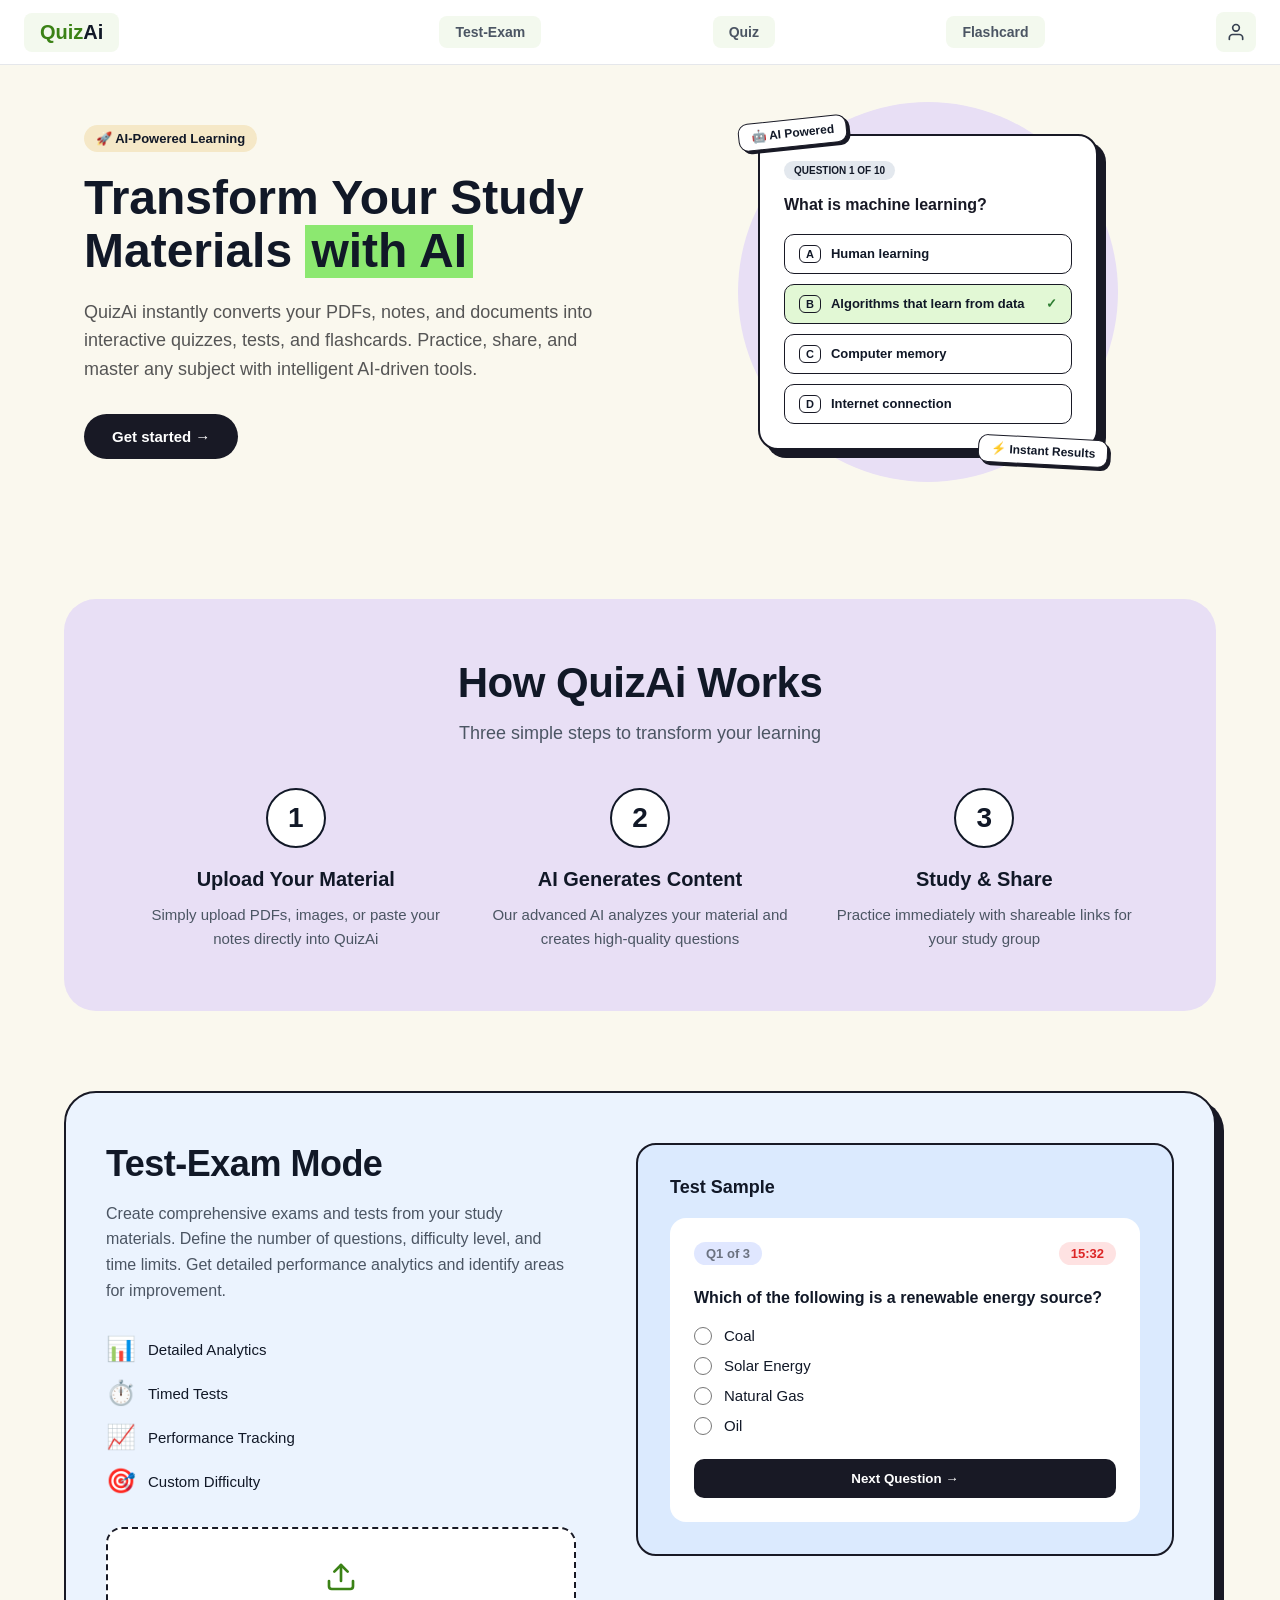
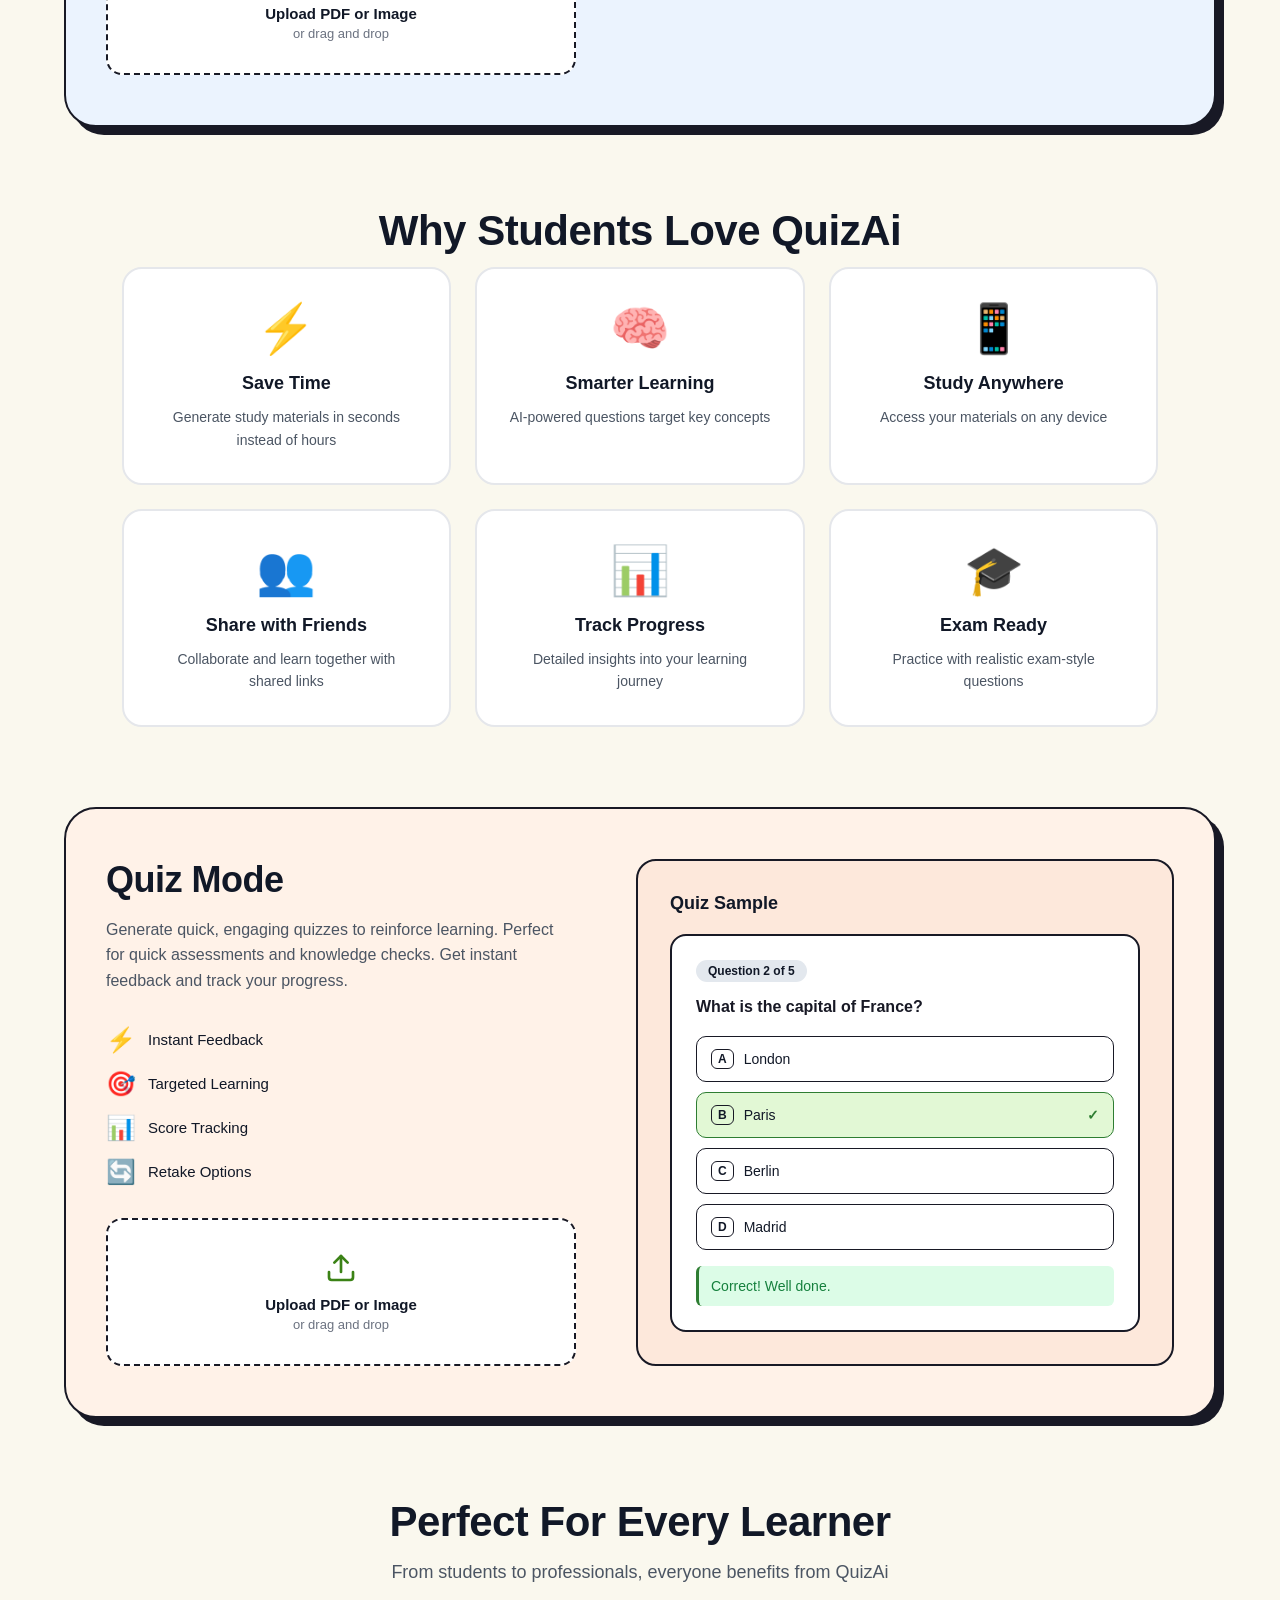
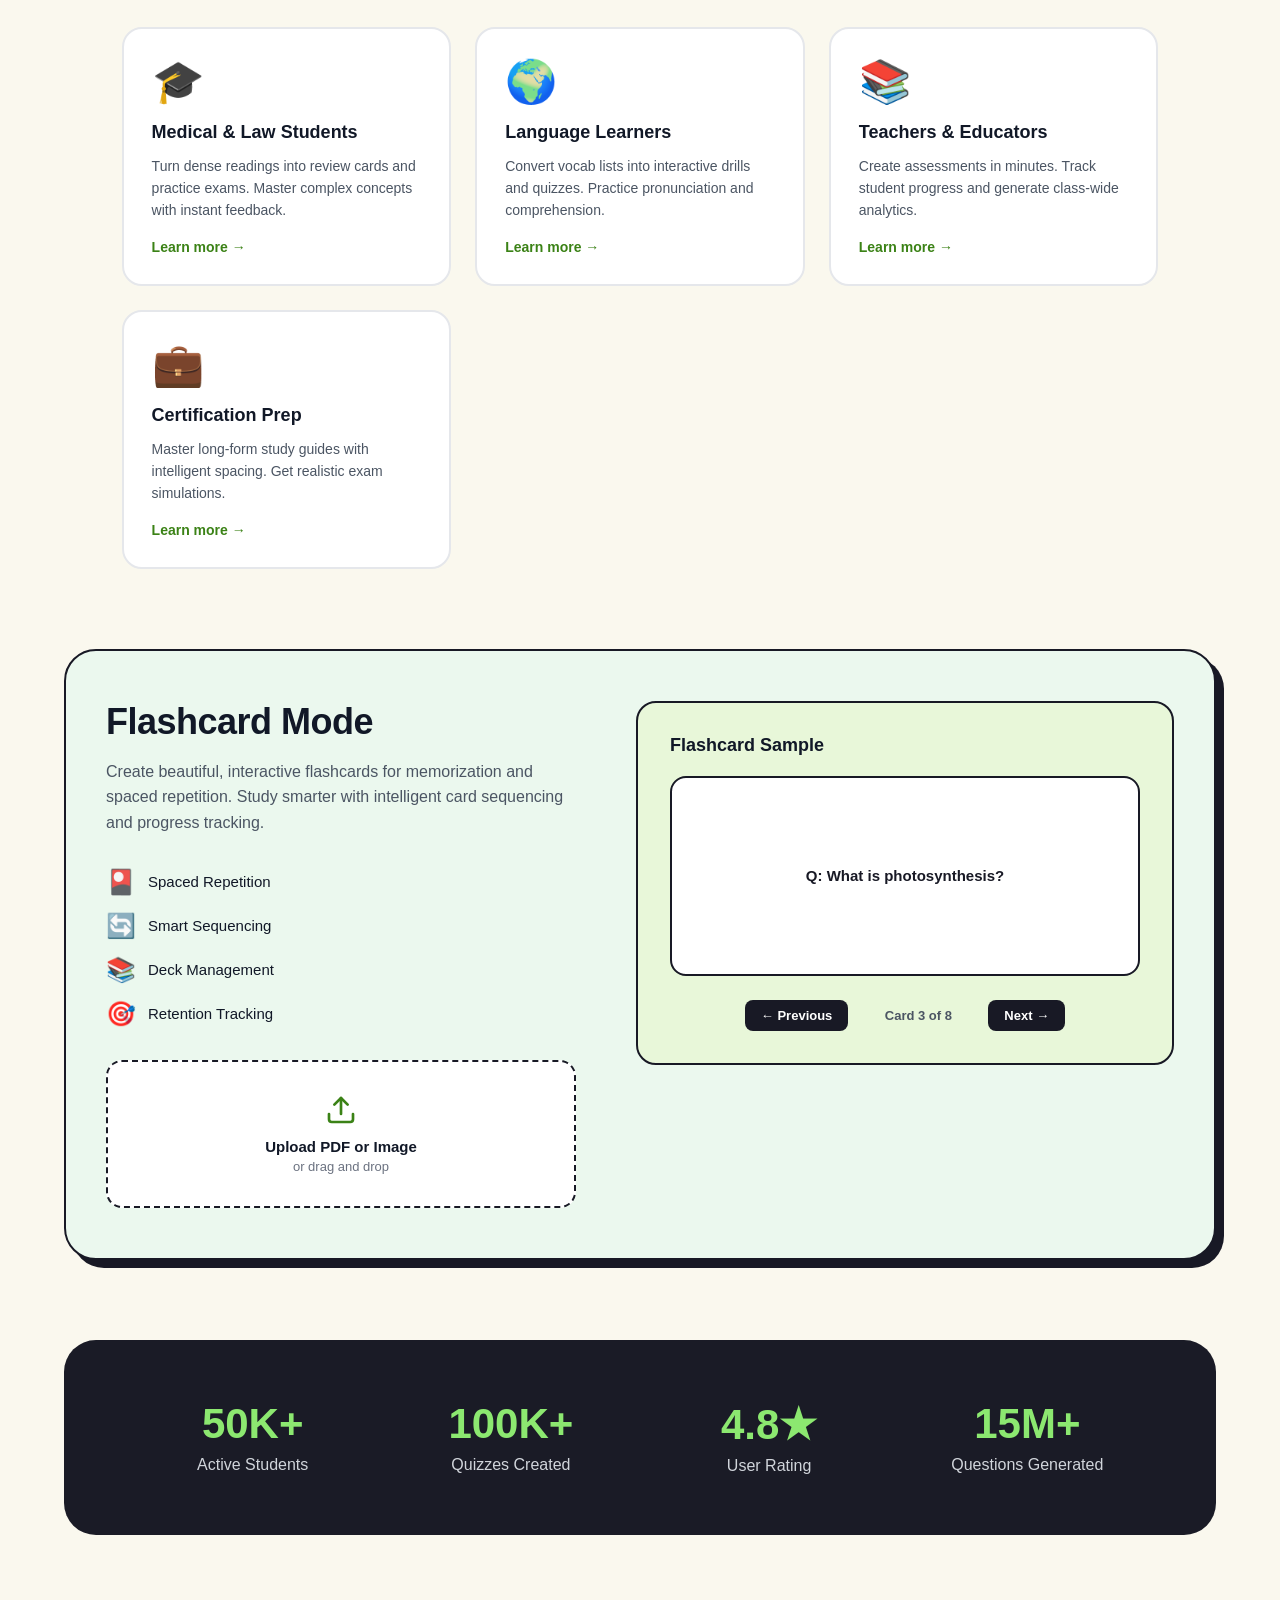
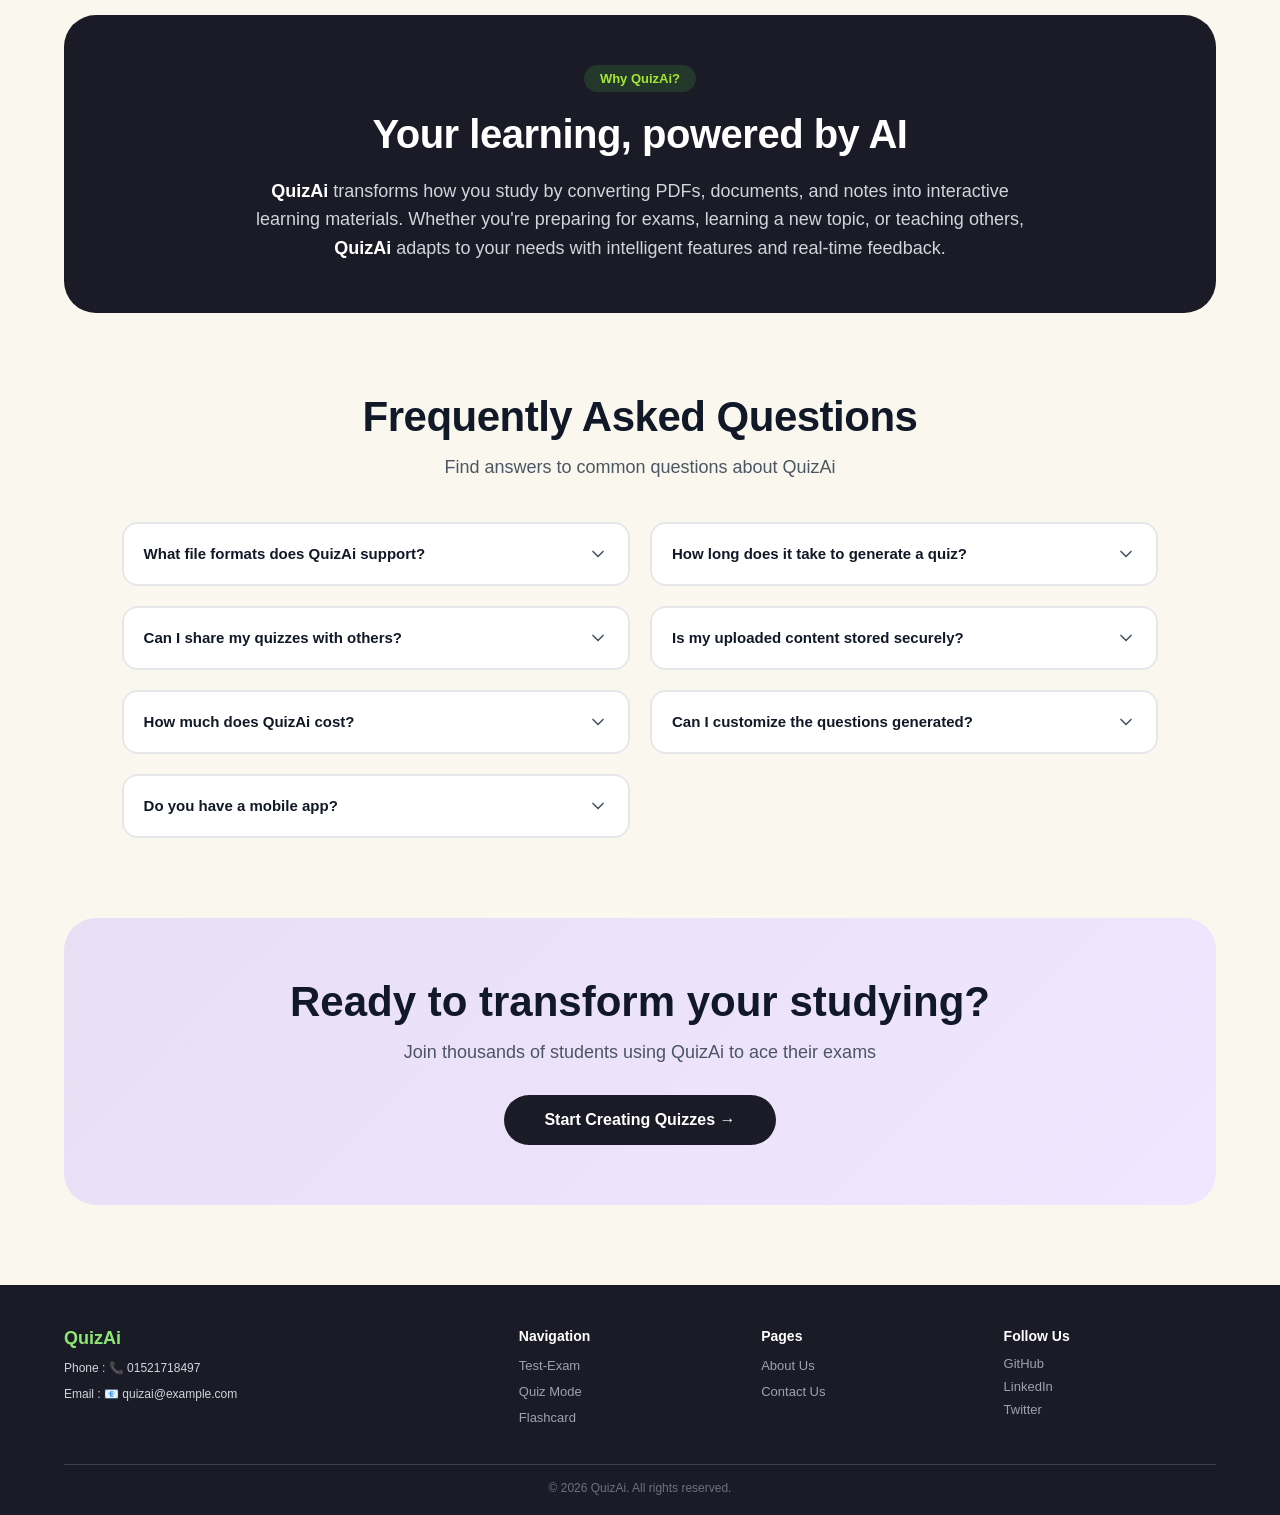
==== index.html @ f53349d1 "Initial project setup" ====
<!DOCTYPE html>
<html lang="en">
<head>
  <meta charset="UTF-8">
  <meta name="viewport" content="width=device-width, initial-scale=1.0">
  <title>QuizAi - AI-Powered Quiz & Study Tool</title>
  <link rel="stylesheet" href="style.css">
</head>
<body>

  <!-- Header -->
  <header class="navbar">
    <div class="logo-container">
      <a href="#" class="logo">
        <span class="logo-green">Quiz</span>
        <span class="logo-text">Ai</span>
      </a>
    </div>

    <nav class="nav-links">
      <a href="#test-exam" class="nav-btn">Test-Exam</a>
      <a href="#quiz" class="nav-btn">Quiz</a>
      <a href="#flashcard" class="nav-btn">Flashcard</a>
    </nav>

    <div class="auth-section">
      <button class="profile-btn" onclick="toggleProfileMenu()">
        <svg class="profile-icon" xmlns="http://www.w3.org/2000/svg" viewBox="0 0 24 24" fill="none" stroke="currentColor" stroke-width="2" stroke-linecap="round" stroke-linejoin="round">
          <path d="M20 21v-2a4 4 0 0 0-4-4H8a4 4 0 0 0-4 4v2"></path>
          <circle cx="12" cy="7" r="4"></circle>
        </svg>
      </button>
      
      <!-- Profile Dropdown Menu -->
      <div class="profile-menu" id="profileMenu">
        <div class="profile-header">
          <div class="profile-avatar">JD</div>
          <div class="profile-info">
            <p class="profile-name">John Doe</p>
            <p class="profile-email">john@example.com</p>
          </div>
        </div>
        <hr class="menu-divider">
        <a href="#" class="menu-item">My Quizzes</a>
        <a href="#" class="menu-item">My Tests</a>
        <a href="#" class="menu-item">Settings</a>
        <a href="#" class="menu-item">About</a>
        <hr class="menu-divider">
        <a href="#" class="menu-item logout">Logout</a>
      </div>
    </div>
  </header>

  <!-- Hero Section -->
  <div class="hero-section">
    <div class="hero-content">
      <div class="badge">🚀 AI-Powered Learning</div>
      <h1 class="hero-title">
        Transform Your Study Materials <span class="highlight">with AI</span>
      </h1>
      <p class="hero-description">
        QuizAi instantly converts your PDFs, notes, and documents into interactive quizzes, tests, and flashcards. Practice, share, and master any subject with intelligent AI-driven tools.
      </p>
      <a href="#test-exam" class="cta-button">Get started →</a>
    </div>

    <div class="hero-image-container">
      <div class="circle-bg"></div>
      <div class="card-stack">
        <div class="floating-badge badge-top">🤖 AI Powered</div>
        <div class="quiz-card">
          <span class="question-number">QUESTION 1 OF 10</span>
          <h3 class="question-text">What is machine learning?</h3>
          <div class="options">
            <div class="option"><span class="opt-label">A</span> Human learning</div>
            <div class="option selected"><span class="opt-label">B</span> Algorithms that learn from data <span class="check">✓</span></div>
            <div class="option"><span class="opt-label">C</span> Computer memory</div>
            <div class="option"><span class="opt-label">D</span> Internet connection</div>
          </div>
        </div>
        <div class="floating-badge badge-bottom">⚡ Instant Results</div>
      </div>
    </div>
  </div>

  <!-- How It Works Section -->
  <section class="how-it-works">
    <div class="section-container">
      <h2 class="section-title">How QuizAi Works</h2>
      <p class="section-subtitle">Three simple steps to transform your learning</p>
      
      <div class="steps-grid">
        <div class="step-card">
          <div class="step-number">1</div>
          <h3>Upload Your Material</h3>
          <p>Simply upload PDFs, images, or paste your notes directly into QuizAi</p>
        </div>
        <div class="step-card">
          <div class="step-number">2</div>
          <h3>AI Generates Content</h3>
          <p>Our advanced AI analyzes your material and creates high-quality questions</p>
        </div>
        <div class="step-card">
          <div class="step-number">3</div>
          <h3>Study & Share</h3>
          <p>Practice immediately with shareable links for your study group</p>
        </div>
      </div>
    </div>
  </section>

  <!-- Test-Exam Section (Box Colored: Soft Blue) -->
  <section id="test-exam" class="feature-section box-section blue-box">
    <div class="feature-container">
      <div class="feature-content">
        <h2 class="feature-title">Test-Exam Mode</h2>
        <p class="feature-description">
          Create comprehensive exams and tests from your study materials. Define the number of questions, difficulty level, and time limits. Get detailed performance analytics and identify areas for improvement.
        </p>
        <div class="feature-features">
          <div class="feature-item">
            <span class="feature-icon">📊</span>
            <span>Detailed Analytics</span>
          </div>
          <div class="feature-item">
            <span class="feature-icon">⏱️</span>
            <span>Timed Tests</span>
          </div>
          <div class="feature-item">
            <span class="feature-icon">📈</span>
            <span>Performance Tracking</span>
          </div>
          <div class="feature-item">
            <span class="feature-icon">🎯</span>
            <span>Custom Difficulty</span>
          </div>
        </div>
        <div class="upload-section">
          <label class="upload-box" for="test-upload">
            <svg xmlns="http://www.w3.org/2000/svg" width="32" height="32" viewBox="0 0 24 24" fill="none" stroke="currentColor" stroke-width="2" stroke-linecap="round" stroke-linejoin="round">
              <path d="M21 15v4a2 2 0 0 1-2 2H5a2 2 0 0 1-2-2v-4"></path>
              <polyline points="17 8 12 3 7 8"></polyline>
              <line x1="12" y1="3" x2="12" y2="15"></line>
            </svg>
            <p>Upload PDF or Image</p>
            <span class="upload-hint">or drag and drop</span>
          </label>
          <input type="file" id="test-upload" accept=".pdf,.jpg,.jpeg,.png" hidden>
        </div>
      </div>

      <div class="demo-section test-demo">
        <h3 class="demo-title">Test Sample</h3>
        <div class="test-card">
          <div class="test-header">
            <span class="test-progress">Q1 of 3</span>
            <span class="test-timer">15:32</span>
          </div>
          <h4 class="test-question">Which of the following is a renewable energy source?</h4>
          <div class="test-options">
            <div class="test-option">
              <input type="radio" name="test-q1" id="test-a1">
              <label for="test-a1">Coal</label>
            </div>
            <div class="test-option">
              <input type="radio" name="test-q1" id="test-a2">
              <label for="test-a2">Solar Energy</label>
            </div>
            <div class="test-option">
              <input type="radio" name="test-q1" id="test-a3">
              <label for="test-a3">Natural Gas</label>
            </div>
            <div class="test-option">
              <input type="radio" name="test-q1" id="test-a4">
              <label for="test-a4">Oil</label>
            </div>
          </div>
          <button class="next-btn">Next Question →</button>
        </div>
      </div>
    </div>
  </section>

  <!-- Benefits Section -->
  <section class="benefits-section">
    <div class="section-container">
      <h2 class="section-title">Why Students Love QuizAi</h2>
      <div class="benefits-grid">
        <div class="benefit-card">
          <div class="benefit-icon">⚡</div>
          <h3>Save Time</h3>
          <p>Generate study materials in seconds instead of hours</p>
        </div>
        <div class="benefit-card">
          <div class="benefit-icon">🧠</div>
          <h3>Smarter Learning</h3>
          <p>AI-powered questions target key concepts</p>
        </div>
        <div class="benefit-card">
          <div class="benefit-icon">📱</div>
          <h3>Study Anywhere</h3>
          <p>Access your materials on any device</p>
        </div>
        <div class="benefit-card">
          <div class="benefit-icon">👥</div>
          <h3>Share with Friends</h3>
          <p>Collaborate and learn together with shared links</p>
        </div>
        <div class="benefit-card">
          <div class="benefit-icon">📊</div>
          <h3>Track Progress</h3>
          <p>Detailed insights into your learning journey</p>
        </div>
        <div class="benefit-card">
          <div class="benefit-icon">🎓</div>
          <h3>Exam Ready</h3>
          <p>Practice with realistic exam-style questions</p>
        </div>
      </div>
    </div>
  </section>

  <!-- Quiz Section (Box Colored: Warm Peach) -->
  <section id="quiz" class="feature-section box-section peach-box">
    <div class="feature-container">
      <div class="feature-content">
        <h2 class="feature-title">Quiz Mode</h2>
        <p class="feature-description">
          Generate quick, engaging quizzes to reinforce learning. Perfect for quick assessments and knowledge checks. Get instant feedback and track your progress.
        </p>
        <div class="feature-features">
          <div class="feature-item">
            <span class="feature-icon">⚡</span>
            <span>Instant Feedback</span>
          </div>
          <div class="feature-item">
            <span class="feature-icon">🎯</span>
            <span>Targeted Learning</span>
          </div>
          <div class="feature-item">
            <span class="feature-icon">📊</span>
            <span>Score Tracking</span>
          </div>
          <div class="feature-item">
            <span class="feature-icon">🔄</span>
            <span>Retake Options</span>
          </div>
        </div>
        <div class="upload-section">
          <label class="upload-box" for="quiz-upload">
            <svg xmlns="http://www.w3.org/2000/svg" width="32" height="32" viewBox="0 0 24 24" fill="none" stroke="currentColor" stroke-width="2" stroke-linecap="round" stroke-linejoin="round">
              <path d="M21 15v4a2 2 0 0 1-2 2H5a2 2 0 0 1-2-2v-4"></path>
              <polyline points="17 8 12 3 7 8"></polyline>
              <line x1="12" y1="3" x2="12" y2="15"></line>
            </svg>
            <p>Upload PDF or Image</p>
            <span class="upload-hint">or drag and drop</span>
          </label>
          <input type="file" id="quiz-upload" accept=".pdf,.jpg,.jpeg,.png" hidden>
        </div>
      </div>

      <div class="demo-section quiz-demo">
        <h3 class="demo-title">Quiz Sample</h3>
        <div class="quiz-demo-card">
          <span class="quiz-progress">Question 2 of 5</span>
          <h4 class="quiz-question">What is the capital of France?</h4>
          <div class="quiz-options">
            <div class="quiz-option">
              <span class="quiz-opt-label">A</span>
              <span>London</span>
            </div>
            <div class="quiz-option selected">
              <span class="quiz-opt-label">B</span>
              <span>Paris</span>
              <span class="quiz-check">✓</span>
            </div>
            <div class="quiz-option">
              <span class="quiz-opt-label">C</span>
              <span>Berlin</span>
            </div>
            <div class="quiz-option">
              <span class="quiz-opt-label">D</span>
              <span>Madrid</span>
            </div>
          </div>
          <div class="quiz-feedback">Correct! Well done.</div>
        </div>
      </div>
    </div>
  </section>

  <!-- Use Cases Section -->
  <section class="use-cases">
    <div class="section-container">
      <h2 class="section-title">Perfect For Every Learner</h2>
      <p class="section-subtitle">From students to professionals, everyone benefits from QuizAi</p>
      
      <div class="use-cases-grid">
        <div class="use-case-card">
          <span class="use-case-icon">🎓</span>
          <h3>Medical & Law Students</h3>
          <p>Turn dense readings into review cards and practice exams. Master complex concepts with instant feedback.</p>
          <a href="#" class="use-case-link">Learn more →</a>
        </div>
        <div class="use-case-card">
          <span class="use-case-icon">🌍</span>
          <h3>Language Learners</h3>
          <p>Convert vocab lists into interactive drills and quizzes. Practice pronunciation and comprehension.</p>
          <a href="#" class="use-case-link">Learn more →</a>
        </div>
        <div class="use-case-card">
          <span class="use-case-icon">📚</span>
          <h3>Teachers & Educators</h3>
          <p>Create assessments in minutes. Track student progress and generate class-wide analytics.</p>
          <a href="#" class="use-case-link">Learn more →</a>
        </div>
        <div class="use-case-card">
          <span class="use-case-icon">💼</span>
          <h3>Certification Prep</h3>
          <p>Master long-form study guides with intelligent spacing. Get realistic exam simulations.</p>
          <a href="#" class="use-case-link">Learn more →</a>
        </div>
      </div>
    </div>
  </section>

  <!-- Flashcard Section (Box Colored: Light Mint Green) -->
  <section id="flashcard" class="feature-section box-section green-box">
    <div class="feature-container">
      <div class="feature-content">
        <h2 class="feature-title">Flashcard Mode</h2>
        <p class="feature-description">
          Create beautiful, interactive flashcards for memorization and spaced repetition. Study smarter with intelligent card sequencing and progress tracking.
        </p>
        <div class="feature-features">
          <div class="feature-item">
            <span class="feature-icon">🎴</span>
            <span>Spaced Repetition</span>
          </div>
          <div class="feature-item">
            <span class="feature-icon">🔄</span>
            <span>Smart Sequencing</span>
          </div>
          <div class="feature-item">
            <span class="feature-icon">📚</span>
            <span>Deck Management</span>
          </div>
          <div class="feature-item">
            <span class="feature-icon">🎯</span>
            <span>Retention Tracking</span>
          </div>
        </div>
        <div class="upload-section">
          <label class="upload-box" for="flashcard-upload">
            <svg xmlns="http://www.w3.org/2000/svg" width="32" height="32" viewBox="0 0 24 24" fill="none" stroke="currentColor" stroke-width="2" stroke-linecap="round" stroke-linejoin="round">
              <path d="M21 15v4a2 2 0 0 1-2 2H5a2 2 0 0 1-2-2v-4"></path>
              <polyline points="17 8 12 3 7 8"></polyline>
              <line x1="12" y1="3" x2="12" y2="15"></line>
            </svg>
            <p>Upload PDF or Image</p>
            <span class="upload-hint">or drag and drop</span>
          </label>
          <input type="file" id="flashcard-upload" accept=".pdf,.jpg,.jpeg,.png" hidden>
        </div>
      </div>

      <div class="demo-section flashcard-demo">
        <h3 class="demo-title">Flashcard Sample</h3>
        <div class="flashcard-container">
          <div class="flashcard" onclick="this.classList.toggle('flipped')">
            <div class="flashcard-inner">
              <div class="flashcard-front">
                <p>Q: What is photosynthesis?</p>
              </div>
              <div class="flashcard-back">
                <p>A: The process by which plants use sunlight to synthesize foods from CO₂ and water.</p>
              </div>
            </div>
          </div>
          <div class="flashcard-controls">
            <button class="card-btn">← Previous</button>
            <span class="card-counter">Card 3 of 8</span>
            <button class="card-btn">Next →</button>
          </div>
        </div>
      </div>
    </div>
  </section>

  <!-- Stats Section -->
  <section class="stats-section">
    <div class="section-container">
      <div class="stats-grid">
        <div class="stat-card">
          <div class="stat-number">50K+</div>
          <div class="stat-label">Active Students</div>
        </div>
        <div class="stat-card">
          <div class="stat-number">100K+</div>
          <div class="stat-label">Quizzes Created</div>
        </div>
        <div class="stat-card">
          <div class="stat-number">4.8★</div>
          <div class="stat-label">User Rating</div>
        </div>
        <div class="stat-card">
          <div class="stat-number">15M+</div>
          <div class="stat-label">Questions Generated</div>
        </div>
      </div>
    </div>
  </section>

  <!-- Why QuizAi Section -->
  <section class="info-banner-section">
    <div class="info-banner-card">
      <div class="pill-badge pill-green">Why QuizAi?</div>
      <h2 class="banner-title">Your learning, powered by AI</h2>
      <p class="banner-description">
        <strong>QuizAi</strong> transforms how you study by converting PDFs, documents, and notes into 
        interactive learning materials. Whether you're preparing for exams, learning a new topic, or teaching others, 
        <strong>QuizAi</strong> adapts to your needs with intelligent features and real-time feedback.
      </p>
    </div>
  </section>

  <!-- FAQ Section -->
  <section class="faq-section">
    <div class="section-container">
      <h2 class="section-title">Frequently Asked Questions</h2>
      <p class="section-subtitle">Find answers to common questions about QuizAi</p>
      
      <div class="faq-grid">
        <div class="faq-item">
          <button class="faq-question" onclick="toggleFAQ(this)">
            <span>What file formats does QuizAi support?</span>
            <svg xmlns="http://www.w3.org/2000/svg" width="20" height="20" viewBox="0 0 24 24" fill="none" stroke="currentColor" stroke-width="2" stroke-linecap="round" stroke-linejoin="round">
              <polyline points="6 9 12 15 18 9"></polyline>
            </svg>
          </button>
          <div class="faq-answer">
            <p>QuizAi supports PDF files and image formats (JPG, PNG). You can also paste text directly or share links to Google Docs, YouTube videos, and ChatGPT conversations.</p>
          </div>
        </div>

        <div class="faq-item">
          <button class="faq-question" onclick="toggleFAQ(this)">
            <span>How long does it take to generate a quiz?</span>
            <svg xmlns="http://www.w3.org/2000/svg" width="20" height="20" viewBox="0 0 24 24" fill="none" stroke="currentColor" stroke-width="2" stroke-linecap="round" stroke-linejoin="round">
              <polyline points="6 9 12 15 18 9"></polyline>
            </svg>
          </button>
          <div class="faq-answer">
            <p>Most quizzes are generated in less than 30 seconds. Complex documents or high question counts may take up to 2-3 minutes. You'll receive a notification when your quiz is ready.</p>
          </div>
        </div>

        <div class="faq-item">
          <button class="faq-question" onclick="toggleFAQ(this)">
            <span>Can I share my quizzes with others?</span>
            <svg xmlns="http://www.w3.org/2000/svg" width="20" height="20" viewBox="0 0 24 24" fill="none" stroke="currentColor" stroke-width="2" stroke-linecap="round" stroke-linejoin="round">
              <polyline points="6 9 12 15 18 9"></polyline>
            </svg>
          </button>
          <div class="faq-answer">
            <p>Yes! Every quiz comes with a shareable link. You can share it with classmates, teachers, or anyone. Choose whether they can view, take the quiz, or see answers.</p>
          </div>
        </div>

        <div class="faq-item">
          <button class="faq-question" onclick="toggleFAQ(this)">
            <span>Is my uploaded content stored securely?</span>
            <svg xmlns="http://www.w3.org/2000/svg" width="20" height="20" viewBox="0 0 24 24" fill="none" stroke="currentColor" stroke-width="2" stroke-linecap="round" stroke-linejoin="round">
              <polyline points="6 9 12 15 18 9"></polyline>
            </svg>
          </button>
          <div class="faq-answer">
            <p>Yes, we use enterprise-grade encryption and secure servers. Your data is never shared with third parties and is deleted within 30 days if you don't explicitly keep it.</p>
          </div>
        </div>

        <div class="faq-item">
          <button class="faq-question" onclick="toggleFAQ(this)">
            <span>How much does QuizAi cost?</span>
            <svg xmlns="http://www.w3.org/2000/svg" width="20" height="20" viewBox="0 0 24 24" fill="none" stroke="currentColor" stroke-width="2" stroke-linecap="round" stroke-linejoin="round">
              <polyline points="6 9 12 15 18 9"></polyline>
            </svg>
          </button>
          <div class="faq-answer">
            <p>QuizAi is free to get started! Free users can create up to 3 quizzes per month. Upgrade to Premium for unlimited quizzes, advanced analytics, and priority support.</p>
          </div>
        </div>

        <div class="faq-item">
          <button class="faq-question" onclick="toggleFAQ(this)">
            <span>Can I customize the questions generated?</span>
            <svg xmlns="http://www.w3.org/2000/svg" width="20" height="20" viewBox="0 0 24 24" fill="none" stroke="currentColor" stroke-width="2" stroke-linecap="round" stroke-linejoin="round">
              <polyline points="6 9 12 15 18 9"></polyline>
            </svg>
          </button>
          <div class="faq-answer">
            <p>Absolutely! You can edit, add, or remove questions before publishing. You can also adjust difficulty levels, question types, and specify topics to focus on.</p>
          </div>
        </div>

        <div class="faq-item">
          <button class="faq-question" onclick="toggleFAQ(this)">
            <span>Do you have a mobile app?</span>
            <svg xmlns="http://www.w3.org/2000/svg" width="20" height="20" viewBox="0 0 24 24" fill="none" stroke="currentColor" stroke-width="2" stroke-linecap="round" stroke-linejoin="round">
              <polyline points="6 9 12 15 18 9"></polyline>
            </svg>
          </button>
          <div class="faq-answer">
            <p>Yes! QuizAi is fully optimized for mobile. Use our responsive web app or download our native iOS and Android apps for seamless studying on the go.</p>
          </div>
        </div>
      </div>
    </div>
  </section>

  <!-- CTA Section -->
  <section class="cta-final-section">
    <div class="section-container">
      <h2>Ready to transform your studying?</h2>
      <p>Join thousands of students using QuizAi to ace their exams</p>
      <a href="#" class="cta-final-button">Start Creating Quizzes →</a>
    </div>
  </section>

  <!-- Simplified Student Project Footer -->
  <footer class="simple-footer">
    <div class="section-container">
      <div class="simple-footer-content">
        <!-- Project Basic Info -->
        <div class="simple-footer-brand">
          <h3>QuizAi</h3>
          <p class="contact-info"> Phone : 📞 01521718497</p>
          <p class="contact-info"> Email : 📧 quizai@example.com</p>
        </div>

        <!-- Section Links -->
        <div class="simple-footer-links">
          <h4>Navigation</h4>
          <ul>
            <li><a href="#test-exam">Test-Exam</a></li>
            <li><a href="#quiz">Quiz Mode</a></li>
            <li><a href="#flashcard">Flashcard</a></li>
          </ul>
        </div>

        <!-- Pages Links -->
        <div class="simple-footer-links">
          <h4>Pages</h4>
          <ul>
            <li><a href="#">About Us</a></li>
            <li><a href="#">Contact Us</a></li>
          </ul>
        </div>

        <!-- Social Media Links -->
        <div class="simple-footer-social">
          <h4>Follow Us</h4>
          <div class="social-links">
            <a href="#">GitHub</a>
            <a href="#">LinkedIn</a>
            <a href="#">Twitter</a>
          </div>
        </div>
      </div>

      <div class="simple-footer-bottom">
        <p>&copy; 2026 QuizAi. All rights reserved.</p>
      </div>
    </div>
  </footer>

</body>
</html>
---- style.css ----
/* --- Reset & Global Styles --- */
* {
  margin: 0;
  padding: 0;
  box-sizing: border-box;
  font-family: 'Inter', -apple-system, BlinkMacSystemFont, "Segoe UI", Roboto, Helvetica, Arial, sans-serif;
}

:root {
  --primary-green: #3b8216;
  --light-green: #e8f7d9;
  --pastel-purple: #e8dff5;
  --dark-bg: #1a1b26;
  --white: #ffffff;
  --text-dark: #111827;
  --text-gray: #4b5563;
  --border-color: #e5e7eb;
  --highlight-green: #8CE870;
  --warning-red: #dc2626;
}

html {
  scroll-behavior: smooth;
}

body {
  background-color: #FAF8EE;
  min-height: 100vh;
  color: var(--text-dark);
}

.section-container {
  max-width: 1200px;
  width: 90%;
  margin: 0 auto;
}

/* --- Header / Navbar Styles --- */
.navbar {
  display: flex;
  align-items: center;
  justify-content: space-between;
  padding: 12px 24px;
  background-color: var(--white);
  border-bottom: 1px solid var(--border-color);
  position: sticky;
  top: 0;
  z-index: 100;
}

.logo {
  display: flex;
  align-items: center;
  text-decoration: none;
  background-color: #f3f9ee;
  padding: 8px 16px;
  border-radius: 8px;
  font-size: 20px;
  font-weight: 700;
}

.logo-green {
  color: var(--primary-green);
}

.logo-text {
  color: var(--text-dark);
}

.nav-links {
  display: flex;
  gap: 12px;
  margin-left: auto;
  margin-right: 12px;
  width: 75%;
  justify-content: space-evenly;
}

.nav-btn {
  text-decoration: none;
  color: var(--text-gray);
  background-color: #f3f9ee;
  padding: 8px 16px;
  border-radius: 8px;
  font-size: 14px;
  font-weight: 600;
  transition: background-color 0.2s ease;
  cursor: pointer;
}

.nav-btn:hover {
  background-color: #e5f2dc;
}

.auth-section {
  position: relative;
}

.profile-btn {
  display: flex;
  align-items: center;
  justify-content: center;
  width: 40px;
  height: 40px;
  background-color: #f3f9ee;
  border: none;
  border-radius: 8px;
  cursor: pointer;
  transition: background-color 0.2s ease;
}

.profile-btn:hover {
  background-color: #e5f2dc;
}

.profile-icon {
  width: 20px;
  height: 20px;
  color: #374151;
}

/* --- Profile Menu Dropdown --- */
.profile-menu {
  position: absolute;
  top: 50px;
  right: 0;
  background-color: var(--white);
  border: 1.5px solid var(--border-color);
  border-radius: 12px;
  width: 280px;
  box-shadow: 0 4px 12px rgba(0, 0, 0, 0.1);
  display: none;
  z-index: 200;
}

.profile-menu.active {
  display: block;
  animation: slideDown 0.2s ease;
}

@keyframes slideDown {
  from {
    opacity: 0;
    transform: translateY(-10px);
  }
  to {
    opacity: 1;
    transform: translateY(0);
  }
}

.profile-header {
  display: flex;
  align-items: center;
  gap: 12px;
  padding: 16px;
}

.profile-avatar {
  width: 44px;
  height: 44px;
  border-radius: 50%;
  background-color: var(--light-green);
  border: 2px solid var(--primary-green);
  display: flex;
  align-items: center;
  justify-content: center;
  font-weight: 700;
  color: var(--primary-green);
}

.profile-info p {
  margin: 2px 0;
}

.profile-name {
  font-weight: 600;
  color: var(--text-dark);
  font-size: 14px;
}

.profile-email {
  color: #6b7280;
  font-size: 12px;
}

.menu-divider {
  border: none;
  border-top: 1px solid var(--border-color);
  margin: 0;
}

.menu-item {
  display: block;
  padding: 12px 16px;
  color: var(--text-gray);
  text-decoration: none;
  font-size: 14px;
  transition: background-color 0.2s ease;
}

.menu-item:hover {
  background-color: #f9fafb;
  color: var(--text-dark);
}

.menu-item.logout {
  color: var(--warning-red);
}

.menu-item.logout:hover {
  background-color: #fee2e2;
}

/* --- Hero Section Styles --- */
.hero-section {
  display: flex;
  align-items: center;
  justify-content: space-between;
  max-width: 1200px;
  width: 90%;
  margin: 0 auto;
  padding: 60px 20px;
  gap: 40px;
}

.hero-content {
  flex: 1;
  max-width: 550px;
}

.badge {
  display: inline-block;
  background-color: #F5E8C7;
  padding: 6px 12px;
  border-radius: 20px;
  font-size: 13px;
  font-weight: 600;
  margin-bottom: 20px;
}

.hero-title {
  font-size: 48px;
  font-weight: 800;
  color: var(--text-dark);
  line-height: 1.1;
  margin-bottom: 20px;
}

.highlight {
  background-color: var(--highlight-green);
  padding: 0 6px;
  display: inline-block;
}

.hero-description {
  font-size: 18px;
  color: #555;
  line-height: 1.6;
  margin-bottom: 30px;
}

.cta-button {
  display: inline-block;
  background-color: #181925;
  color: var(--white);
  padding: 14px 28px;
  border-radius: 30px;
  text-decoration: none;
  font-weight: 600;
  font-size: 15px;
  transition: background-color 0.2s ease;
}

.cta-button:hover {
  background-color: #2d2e3a;
}

/* --- Hero Image & Quiz Card Styles --- */
.hero-image-container {
  flex: 1;
  position: relative;
  display: flex;
  justify-content: center;
  align-items: center;
}

.circle-bg {
  position: absolute;
  width: 380px;
  height: 380px;
  background-color: var(--pastel-purple);
  border-radius: 50%;
  z-index: 1;
}

.card-stack {
  position: relative;
  z-index: 2;
  width: 340px;
}

.quiz-card {
  background-color: var(--white);
  border: 2px solid #181925;
  border-radius: 20px;
  padding: 24px;
  box-shadow: 8px 8px 0px #181925;
}

.question-number {
  display: inline-block;
  background-color: #E3E8EE;
  font-size: 10px;
  font-weight: 700;
  padding: 4px 10px;
  border-radius: 12px;
  margin-bottom: 16px;
}

.question-text {
  font-size: 16px;
  font-weight: 700;
  color: #181925;
  margin-bottom: 20px;
}

.options {
  display: flex;
  flex-direction: column;
  gap: 10px;
}

.option {
  border: 1.5px solid #181925;
  border-radius: 10px;
  padding: 10px 14px;
  font-size: 13px;
  font-weight: 600;
  display: flex;
  align-items: center;
  gap: 10px;
  background-color: var(--white);
}

.option.selected {
  background-color: #E2F8D5;
}

.opt-label {
  border: 1px solid #181925;
  border-radius: 6px;
  padding: 2px 6px;
  font-size: 11px;
}

.check {
  margin-left: auto;
  color: #2E7D32;
  font-weight: bold;
}

.floating-badge {
  position: absolute;
  background-color: var(--white);
  border: 1.5px solid #181925;
  padding: 6px 12px;
  border-radius: 10px;
  font-size: 12px;
  font-weight: 700;
  box-shadow: 3px 3px 0px #181925;
  z-index: 3;
}

.badge-top {
  top: -15px;
  left: -20px;
  transform: rotate(-6deg);
}

.badge-bottom {
  bottom: -15px;
  right: -10px;
  transform: rotate(3deg);
}

/* --- Shared Badge Styles --- */
.pill-badge {
  display: inline-block;
  padding: 6px 16px;
  border-radius: 20px;
  font-size: 13px;
  font-weight: 600;
}

.pill-green {
  background-color: #23372b;
  color: #a3e635;
}

/* --- Section Titles --- */
.section-title {
  font-size: 42px;
  font-weight: 800;
  color: var(--text-dark);
  text-align: center;
  margin-bottom: 12px;
  letter-spacing: -0.5px;
}

.section-subtitle {
  font-size: 18px;
  color: var(--text-gray);
  text-align: center;
  margin-bottom: 40px;
  line-height: 1.6;
}

/* --- How It Works Section --- */
.how-it-works {
  max-width: 1200px;
  width: 90%;
  margin: 80px auto;
  padding: 60px 20px;
  background-color: var(--pastel-purple);
  border-radius: 32px;
}

.steps-grid {
  display: grid;
  grid-template-columns: repeat(auto-fit, minmax(280px, 1fr));
  gap: 32px;
  margin-top: 40px;
}

.step-card {
  text-align: center;
}

.step-number {
  display: inline-flex;
  align-items: center;
  justify-content: center;
  width: 60px;
  height: 60px;
  background-color: var(--white);
  border: 2px solid var(--text-dark);
  border-radius: 50%;
  font-size: 28px;
  font-weight: 800;
  color: var(--text-dark);
  margin-bottom: 20px;
}

.step-card h3 {
  font-size: 20px;
  font-weight: 700;
  color: var(--text-dark);
  margin-bottom: 12px;
}

.step-card p {
  font-size: 15px;
  color: var(--text-gray);
  line-height: 1.6;
}

/* --- Benefits Section --- */
.benefits-section {
  max-width: 1200px;
  width: 90%;
  margin: 80px auto;
}

.benefits-grid {
  display: grid;
  grid-template-columns: repeat(auto-fit, minmax(320px, 1fr));
  gap: 24px;
}

.benefit-card {
  background-color: var(--white);
  padding: 32px;
  border-radius: 20px;
  border: 2px solid var(--border-color);
  text-align: center;
  transition: all 0.3s ease;
}

.benefit-card:hover {
  border-color: var(--primary-green);
  box-shadow: 0 8px 24px rgba(59, 130, 22, 0.1);
  transform: translateY(-4px);
}

.benefit-icon {
  font-size: 48px;
  margin-bottom: 16px;
}

.benefit-card h3 {
  font-size: 18px;
  font-weight: 700;
  color: var(--text-dark);
  margin-bottom: 12px;
}

.benefit-card p {
  font-size: 14px;
  color: var(--text-gray);
  line-height: 1.6;
}

/* --- Colorful Box Feature Sections --- */
.feature-section {
  max-width: 1200px;
  width: 90%;
  margin: 80px auto;
  scroll-margin-top: 80px;
}

.box-section {
  border-radius: 32px;
  padding: 50px 40px;
  border: 2.5px solid #181925;
  box-shadow: 8px 8px 0px #181925;
}

/* Colored Container Themes */
.blue-box {
  background-color: #EBF3FE;
}

.peach-box {
  background-color: #FFF2E8;
}

.green-box {
  background-color: #EBF8EE;
}

.feature-container {
  display: flex;
  gap: 60px;
  align-items: flex-start;
}

.feature-content {
  flex: 1;
  min-width: 350px;
}

.feature-title {
  font-size: 36px;
  font-weight: 800;
  color: var(--text-dark);
  margin-bottom: 16px;
  letter-spacing: -0.5px;
}

.feature-description {
  font-size: 16px;
  color: var(--text-gray);
  line-height: 1.6;
  margin-bottom: 32px;
}

.feature-features {
  display: flex;
  flex-direction: column;
  gap: 16px;
  margin-bottom: 32px;
}

.feature-item {
  display: flex;
  align-items: center;
  gap: 12px;
  font-size: 15px;
  color: var(--text-dark);
  font-weight: 500;
}

.feature-icon {
  font-size: 24px;
}

/* --- Upload Section --- */
.upload-section {
  margin-top: 24px;
}

.upload-box {
  display: flex;
  flex-direction: column;
  align-items: center;
  justify-content: center;
  padding: 32px 24px;
  border: 2px dashed #181925;
  border-radius: 16px;
  background-color: var(--white);
  cursor: pointer;
  transition: all 0.2s ease;
}

.upload-box:hover {
  background-color: #f3f9ee;
  border-color: var(--primary-green);
}

.upload-box svg {
  color: var(--primary-green);
  margin-bottom: 12px;
}

.upload-box p {
  font-size: 15px;
  font-weight: 600;
  color: var(--text-dark);
  margin: 0;
}

.upload-hint {
  font-size: 13px;
  color: #6b7280;
  margin-top: 4px;
}

/* --- Demo Sections --- */
.demo-section {
  flex: 1;
  min-width: 350px;
}

.demo-title {
  font-size: 18px;
  font-weight: 700;
  color: var(--text-dark);
  margin-bottom: 20px;
}

/* --- Test Demo --- */
.test-demo {
  background-color: #dbeafe;
  padding: 32px;
  border-radius: 20px;
  border: 2px solid #181925;
}

.test-card {
  background-color: var(--white);
  padding: 24px;
  border-radius: 16px;
}

.test-header {
  display: flex;
  justify-content: space-between;
  margin-bottom: 24px;
  font-size: 13px;
  font-weight: 600;
  color: #6b7280;
}

.test-progress {
  background-color: #e0e7ff;
  padding: 4px 12px;
  border-radius: 12px;
}

.test-timer {
  background-color: #fee2e2;
  padding: 4px 12px;
  border-radius: 12px;
  color: var(--warning-red);
}

.test-question {
  font-size: 16px;
  font-weight: 700;
  color: var(--text-dark);
  margin-bottom: 20px;
}

.test-options {
  display: flex;
  flex-direction: column;
  gap: 12px;
  margin-bottom: 24px;
}

.test-option {
  display: flex;
  align-items: center;
  gap: 12px;
}

.test-option input[type="radio"] {
  width: 18px;
  height: 18px;
  cursor: pointer;
  accent-color: var(--primary-green);
}

.test-option label {
  font-size: 15px;
  color: var(--text-dark);
  cursor: pointer;
}

.next-btn {
  width: 100%;
  padding: 12px;
  background-color: #181925;
  color: var(--white);
  border: none;
  border-radius: 10px;
  font-weight: 600;
  cursor: pointer;
  transition: background-color 0.2s ease;
}

.next-btn:hover {
  background-color: #2d2e3a;
}

/* --- Quiz Demo --- */
.quiz-demo {
  background-color: #fde8db;
  padding: 32px;
  border-radius: 20px;
  border: 2px solid #181925;
}

.quiz-demo-card {
  background-color: var(--white);
  padding: 24px;
  border-radius: 16px;
  border: 2px solid #181925;
}

.quiz-progress {
  display: inline-block;
  background-color: #E3E8EE;
  font-size: 12px;
  font-weight: 700;
  padding: 4px 12px;
  border-radius: 12px;
  margin-bottom: 16px;
}

.quiz-question {
  font-size: 16px;
  font-weight: 700;
  color: #181925;
  margin-bottom: 20px;
}

.quiz-options {
  display: flex;
  flex-direction: column;
  gap: 10px;
  margin-bottom: 16px;
}

.quiz-option {
  border: 1.5px solid #181925;
  border-radius: 10px;
  padding: 12px 14px;
  font-size: 14px;
  display: flex;
  align-items: center;
  gap: 10px;
  background-color: var(--white);
  transition: background-color 0.2s ease;
}

.quiz-option:hover {
  background-color: #f9fafb;
}

.quiz-option.selected {
  background-color: #E2F8D5;
  border-color: #2E7D32;
}

.quiz-opt-label {
  border: 1px solid #181925;
  border-radius: 6px;
  padding: 2px 6px;
  font-size: 12px;
  font-weight: 600;
}

.quiz-check {
  margin-left: auto;
  color: #2E7D32;
  font-weight: bold;
}

.quiz-feedback {
  padding: 12px;
  background-color: #dcfce7;
  border-left: 3px solid #2E7D32;
  border-radius: 6px;
  color: #15803d;
  font-size: 14px;
  font-weight: 500;
}

/* --- Flashcard Demo --- */
.flashcard-demo {
  background-color: var(--light-green);
  padding: 32px;
  border-radius: 20px;
  border: 2px solid #181925;
  display: flex;
  flex-direction: column;
  justify-content: center;
}

.flashcard-container {
  display: flex;
  flex-direction: column;
  align-items: center;
  gap: 24px;
}

.flashcard {
  width: 100%;
  min-height: 200px;
  cursor: pointer;
  perspective: 1000px;
}

.flashcard-inner {
  position: relative;
  width: 100%;
  height: 100%;
  transition: transform 0.6s;
  transform-style: preserve-3d;
  min-height: 200px;
}

.flashcard.flipped .flashcard-inner {
  transform: rotateY(180deg);
}

.flashcard-front,
.flashcard-back {
  position: absolute;
  width: 100%;
  height: 100%;
  backface-visibility: hidden;
  display: flex;
  align-items: center;
  justify-content: center;
  border: 2px solid #181925;
  border-radius: 16px;
  padding: 24px;
  text-align: center;
  font-weight: 600;
}

.flashcard-front {
  background-color: var(--white);
  color: #181925;
}

.flashcard-back {
  background-color: var(--primary-green);
  color: var(--white);
  transform: rotateY(180deg);
  font-size: 15px;
  line-height: 1.6;
}

.flashcard-front p,
.flashcard-back p {
  font-size: 15px;
  margin: 0;
}

.flashcard-controls {
  display: flex;
  align-items: center;
  justify-content: center;
  gap: 20px;
  width: 100%;
}

.card-btn {
  padding: 8px 16px;
  background-color: #181925;
  color: var(--white);
  border: none;
  border-radius: 8px;
  font-weight: 600;
  font-size: 13px;
  cursor: pointer;
  transition: background-color 0.2s ease;
}

.card-btn:hover {
  background-color: #2d2e3a;
}

.card-counter {
  font-size: 13px;
  font-weight: 600;
  color: var(--text-gray);
  min-width: 100px;
  text-align: center;
}

/* --- Use Cases Section --- */
.use-cases {
  max-width: 1200px;
  width: 90%;
  margin: 80px auto;
}

.use-cases-grid {
  display: grid;
  grid-template-columns: repeat(auto-fit, minmax(300px, 1fr));
  gap: 24px;
}

.use-case-card {
  background-color: var(--white);
  padding: 28px;
  border-radius: 20px;
  border: 2px solid var(--border-color);
  transition: all 0.3s ease;
}

.use-case-card:hover {
  border-color: var(--primary-green);
  box-shadow: 0 8px 24px rgba(59, 130, 22, 0.1);
}

.use-case-icon {
  font-size: 42px;
  display: block;
  margin-bottom: 16px;
}

.use-case-card h3 {
  font-size: 18px;
  font-weight: 700;
  color: var(--text-dark);
  margin-bottom: 12px;
}

.use-case-card p {
  font-size: 14px;
  color: var(--text-gray);
  line-height: 1.6;
  margin-bottom: 16px;
}

.use-case-link {
  color: var(--primary-green);
  text-decoration: none;
  font-weight: 600;
  font-size: 14px;
  transition: opacity 0.2s ease;
}

.use-case-link:hover {
  opacity: 0.8;
  text-decoration: underline;
}

/* --- Stats Section --- */
.stats-section {
  max-width: 1200px;
  width: 90%;
  margin: 80px auto;
  padding: 60px 20px;
  background-color: var(--dark-bg);
  border-radius: 32px;
}

.stats-grid {
  display: grid;
  grid-template-columns: repeat(auto-fit, minmax(200px, 1fr));
  gap: 32px;
}

.stat-card {
  text-align: center;
  color: var(--white);
}

.stat-number {
  font-size: 42px;
  font-weight: 800;
  color: var(--highlight-green);
  margin-bottom: 8px;
}

.stat-label {
  font-size: 16px;
  color: #d1d5db;
  font-weight: 500;
}

/* --- Info Banner Section --- */
.info-banner-section {
  max-width: 1200px;
  width: 90%;
  margin: 80px auto;
}

.info-banner-card {
  background-color: var(--dark-bg);
  border-radius: 32px;
  padding: 50px 40px;
  text-align: center;
  color: var(--white);
}

.banner-title {
  font-size: 40px;
  font-weight: 800;
  margin: 20px 0;
  letter-spacing: -0.5px;
}

.banner-description {
  font-size: 18px;
  line-height: 1.6;
  color: #d1d5db;
  max-width: 800px;
  margin: 0 auto;
  font-weight: 400;
}

.banner-description strong {
  color: var(--white);
}

/* --- FAQ Section --- */
.faq-section {
  max-width: 1200px;
  width: 90%;
  margin: 80px auto;
}

.faq-grid {
  display: grid;
  grid-template-columns: repeat(auto-fit, minmax(350px, 1fr));
  gap: 20px;
  margin-top: 40px;
}

.faq-item {
  background-color: var(--white);
  border: 2px solid var(--border-color);
  border-radius: 16px;
  overflow: hidden;
  transition: all 0.3s ease;
}

.faq-item:hover {
  border-color: var(--primary-green);
  box-shadow: 0 4px 12px rgba(59, 130, 22, 0.1);
}

.faq-question {
  width: 100%;
  padding: 20px;
  background-color: var(--white);
  border: none;
  cursor: pointer;
  font-size: 15px;
  font-weight: 600;
  color: var(--text-dark);
  display: flex;
  justify-content: space-between;
  align-items: center;
  transition: background-color 0.2s ease;
}

.faq-question:hover {
  background-color: #f9fafb;
}

.faq-question svg {
  width: 20px;
  height: 20px;
  transition: transform 0.3s ease;
  flex-shrink: 0;
  margin-left: 16px;
  stroke: var(--text-gray);
}

.faq-item.active .faq-question svg {
  transform: rotate(180deg);
}

.faq-answer {
  max-height: 0;
  overflow: hidden;
  transition: max-height 0.3s ease;
  background-color: #f9fafb;
}

.faq-item.active .faq-answer {
  max-height: 200px;
}

.faq-answer p {
  padding: 20px;
  margin: 0;
  font-size: 14px;
  color: var(--text-gray);
  line-height: 1.6;
}

/* --- CTA Final Section --- */
.cta-final-section {
  max-width: 1200px;
  width: 90%;
  margin: 80px auto;
  padding: 60px 40px;
  background: linear-gradient(135deg, var(--pastel-purple) 0%, #f0e6ff 100%);
  border-radius: 32px;
  text-align: center;
}

.cta-final-section h2 {
  font-size: 42px;
  font-weight: 800;
  color: var(--text-dark);
  margin-bottom: 16px;
}

.cta-final-section p {
  font-size: 18px;
  color: var(--text-gray);
  margin-bottom: 32px;
}

.cta-final-button {
  display: inline-block;
  background-color: var(--dark-bg);
  color: var(--white);
  padding: 16px 40px;
  border-radius: 30px;
  text-decoration: none;
  font-weight: 600;
  font-size: 16px;
  transition: background-color 0.2s ease;
}

.cta-final-button:hover {
  background-color: #2d2e3a;
}

/* --- Simple Student Project Footer --- */
.simple-footer {
  background-color: var(--dark-bg);
  color: var(--white);
  padding: 40px 0 20px;
  margin-top: 80px;
  border-top: 3px solid #181925;
}

.simple-footer-content {
  display: grid;
  grid-template-columns: 2fr 1fr 1fr 1fr;
  gap: 30px;
  margin-bottom: 30px;
}

.simple-footer-brand h3 {
  font-size: 18px;
  font-weight: 700;
  margin-bottom: 10px;
  color: var(--highlight-green);
}

.simple-footer-brand p {
  font-size: 13px;
  color: #9ca3af;
  line-height: 1.5;
}

.simple-footer-brand .contact-info {
  margin-top: 8px;
  font-size: 12px;
  color: #d1d5db;
}

.simple-footer-links h4,
.simple-footer-social h4 {
  font-size: 14px;
  font-weight: 600;
  margin-bottom: 12px;
  color: var(--white);
}

.simple-footer-links ul {
  list-style: none;
  padding: 0;
}

.simple-footer-links ul li {
  margin-bottom: 8px;
}

.simple-footer-links ul li a {
  color: #9ca3af;
  text-decoration: none;
  font-size: 13px;
  transition: color 0.2s ease;
}

.simple-footer-links ul li a:hover {
  color: var(--white);
}

.social-links {
  display: flex;
  flex-direction: column;
  gap: 8px;
}

.social-links a {
  color: #9ca3af;
  text-decoration: none;
  font-size: 13px;
  transition: color 0.2s ease;
}

.social-links a:hover {
  color: var(--highlight-green);
}

.simple-footer-bottom {
  border-top: 1px solid #374151;
  padding-top: 16px;
  text-align: center;
  color: #6b7280;
  font-size: 12px;
}

/* --- Responsive --- */
@media (max-width: 768px) {
  .box-section {
    padding: 30px 20px;
  }

  .hero-section {
    flex-direction: column;
    padding: 40px 20px;
  }

  .hero-image-container {
    min-height: 400px;
  }

  .circle-bg {
    width: 300px;
    height: 300px;
  }

  .card-stack {
    width: 280px;
  }

  .feature-container {
    flex-direction: column;
    gap: 40px;
  }

  .navbar {
    flex-wrap: wrap;
    padding: 12px 16px;
  }

  .nav-links {
    gap: 8px;
  }

  .nav-btn {
    padding: 6px 12px;
    font-size: 12px;
  }

  .hero-title {
    font-size: 36px;
  }

  .banner-title,
  .section-title {
    font-size: 28px;
  }

  .feature-title {
    font-size: 28px;
  }

  .simple-footer-content {
    grid-template-columns: 1fr 1fr;
    gap: 20px;
  }
}

@media (max-width: 480px) {
  .navbar {
    gap: 8px;
  }

  .nav-links {
    gap: 6px;
    margin-right: 0;
  }

  .nav-btn {
    padding: 6px 10px;
    font-size: 11px;
  }

  .hero-title {
    font-size: 28px;
  }

  .hero-description {
    font-size: 14px;
  }

  .feature-section {
    width: 95%;
  }

  .feature-container {
    gap: 24px;
  }

  .upload-box {
    padding: 20px 16px;
  }

  .quiz-card,
  .test-card,
  .quiz-demo-card {
    padding: 16px;
  }

  .feature-title {
    font-size: 22px;
  }

  .section-title {
    font-size: 24px;
  }

  .cta-final-section {
    padding: 40px 20px;
  }

  .cta-final-section h2 {
    font-size: 28px;
  }

  .simple-footer-content {
    grid-template-columns: 1fr;
  }
}
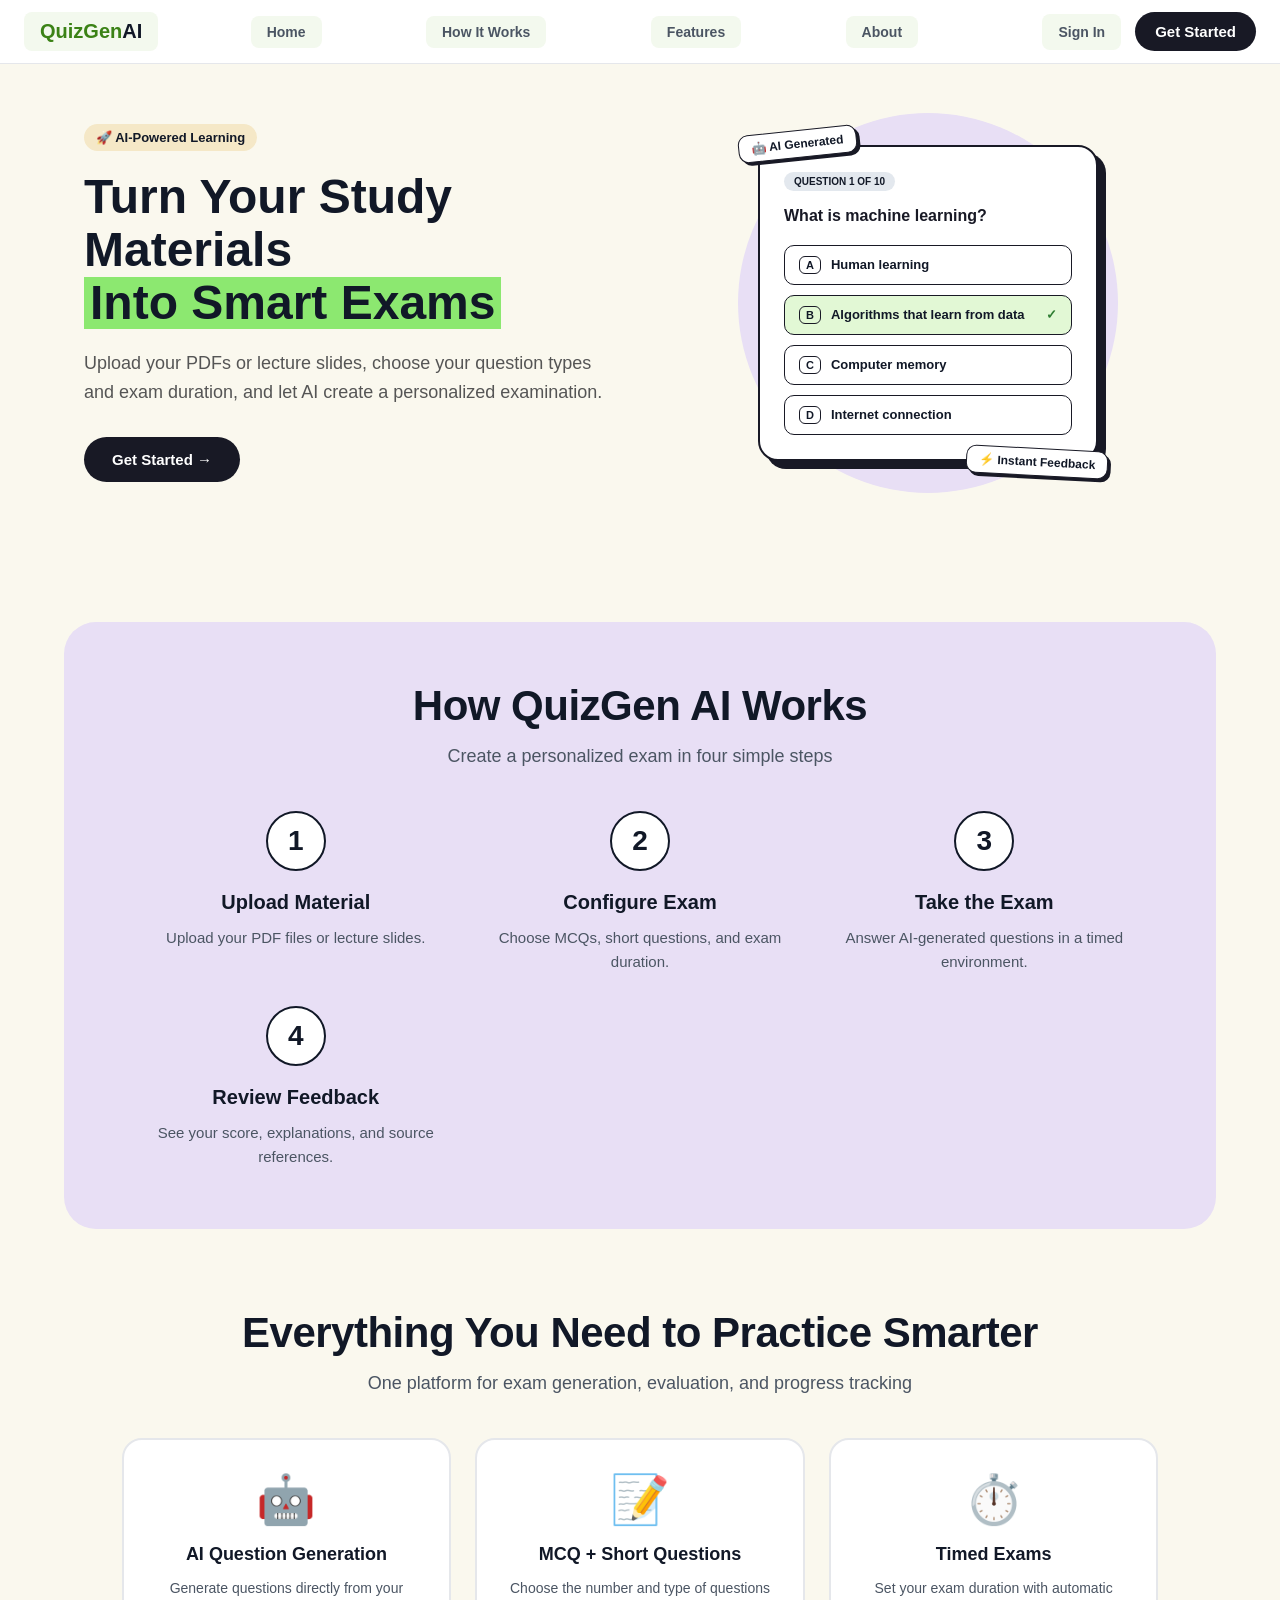
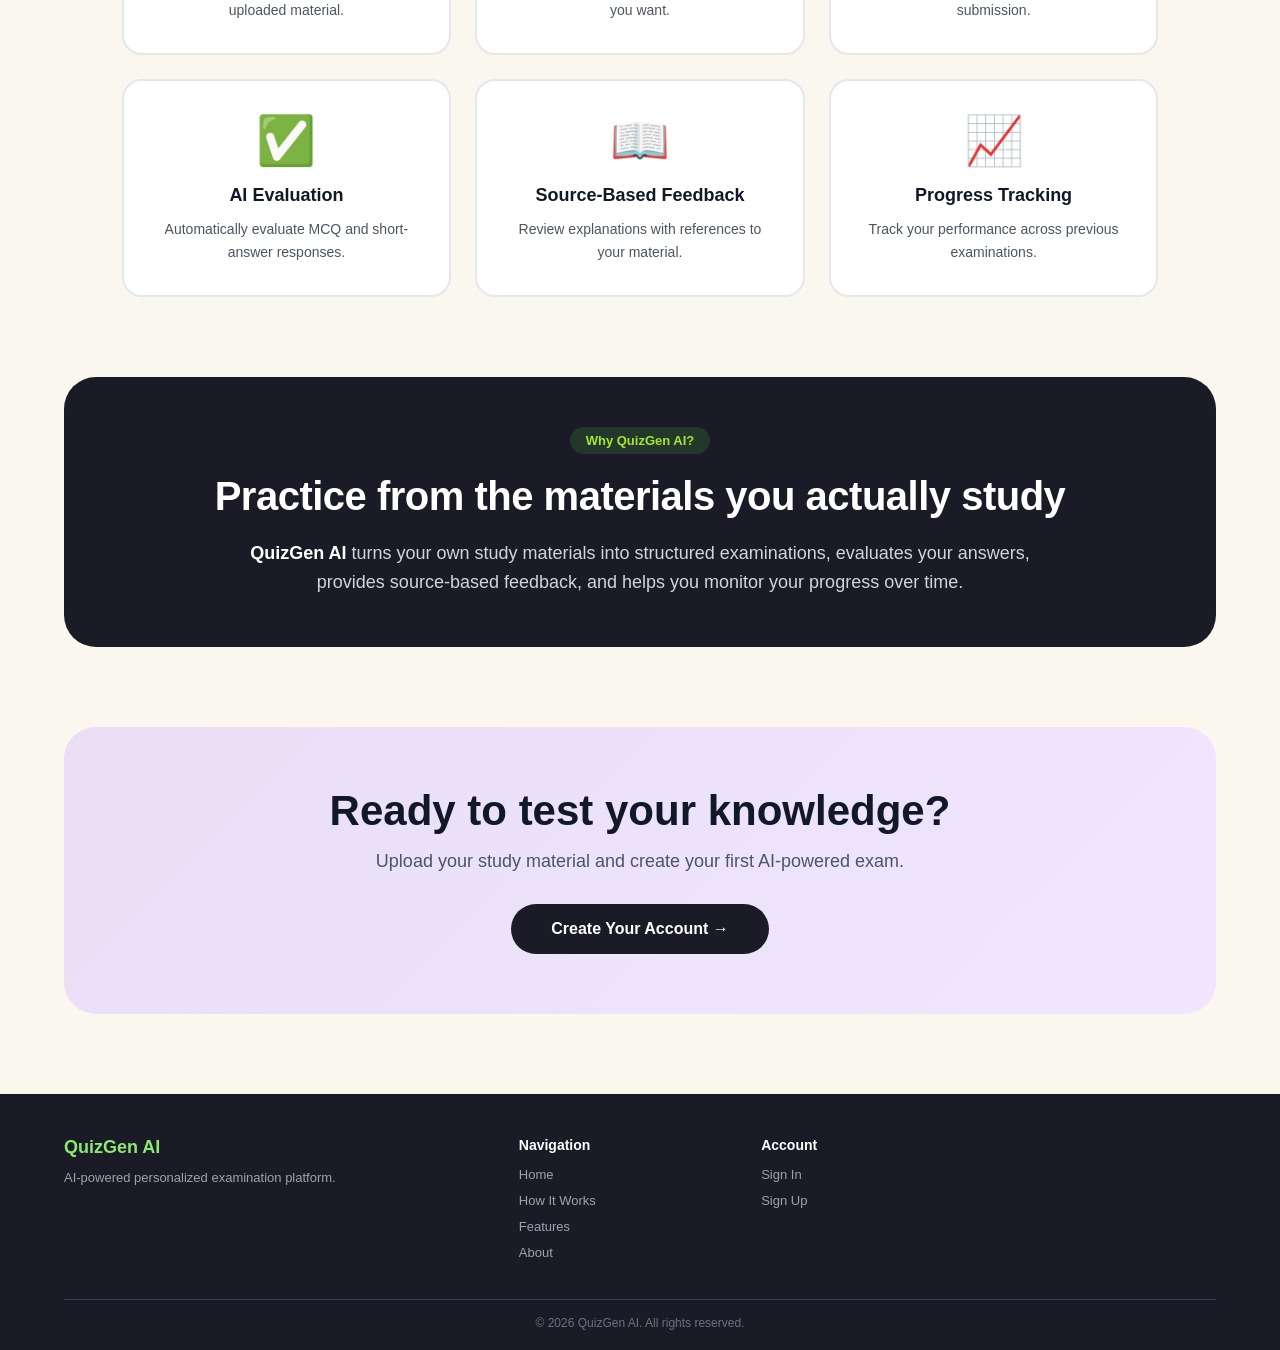
==== commit 870ebcf8: "first sprint done" ====
--- a/index.html
+++ b/index.html
@@ -1,579 +1,326 @@
 <!DOCTYPE html>
 <html lang="en">
+
 <head>
   <meta charset="UTF-8">
   <meta name="viewport" content="width=device-width, initial-scale=1.0">
-  <title>QuizAi - AI-Powered Quiz & Study Tool</title>
-  <link rel="stylesheet" href="style.css">
+
+  <title>QuizGen AI - AI-Powered Exam Generator</title>
+
+  <link rel="stylesheet" href="./assets/css/style.css">
 </head>
+
 <body>
 
-  <!-- Header -->
+  <!-- ================= NAVBAR ================= -->
   <header class="navbar">
-    <div class="logo-container">
-      <a href="#" class="logo">
-        <span class="logo-green">Quiz</span>
-        <span class="logo-text">Ai</span>
-      </a>
+
+    <a href="#home" class="logo">
+      <span class="logo-green">QuizGen</span>
+      <span class="logo-text">AI</span>
+    </a>
+
+    <nav class="nav-links">
+      <a href="#home" class="nav-btn">Home</a>
+      <a href="#how-it-works" class="nav-btn">How It Works</a>
+      <a href="#features" class="nav-btn">Features</a>
+      <a href="#about" class="nav-btn">About</a>
+    </nav>
+
+    <div class="auth-section">
+      <a href="./pages/signin.html" class="nav-btn">Sign In</a>
+      <a href="./pages/signup.html" class="cta-button">Get Started</a>
     </div>
 
-    <nav class="nav-links">
-      <a href="#test-exam" class="nav-btn">Test-Exam</a>
-      <a href="#quiz" class="nav-btn">Quiz</a>
-      <a href="#flashcard" class="nav-btn">Flashcard</a>
-    </nav>
-
-    <div class="auth-section">
-      <button class="profile-btn" onclick="toggleProfileMenu()">
-        <svg class="profile-icon" xmlns="http://www.w3.org/2000/svg" viewBox="0 0 24 24" fill="none" stroke="currentColor" stroke-width="2" stroke-linecap="round" stroke-linejoin="round">
-          <path d="M20 21v-2a4 4 0 0 0-4-4H8a4 4 0 0 0-4 4v2"></path>
-          <circle cx="12" cy="7" r="4"></circle>
-        </svg>
-      </button>
-      
-      <!-- Profile Dropdown Menu -->
-      <div class="profile-menu" id="profileMenu">
-        <div class="profile-header">
-          <div class="profile-avatar">JD</div>
-          <div class="profile-info">
-            <p class="profile-name">John Doe</p>
-            <p class="profile-email">john@example.com</p>
-          </div>
-        </div>
-        <hr class="menu-divider">
-        <a href="#" class="menu-item">My Quizzes</a>
-        <a href="#" class="menu-item">My Tests</a>
-        <a href="#" class="menu-item">Settings</a>
-        <a href="#" class="menu-item">About</a>
-        <hr class="menu-divider">
-        <a href="#" class="menu-item logout">Logout</a>
-      </div>
+  </header>
+
+
+  <!-- ================= HERO ================= -->
+  <main>
+
+    <section id="home" class="hero-section">
+
+      <div class="hero-content">
+
+        <div class="badge">🚀 AI-Powered Learning</div>
+
+        <h1 class="hero-title">
+          Turn Your Study Materials
+          <span class="highlight">Into Smart Exams</span>
+        </h1>
+
+        <p class="hero-description">
+          Upload your PDFs or lecture slides, choose your question types
+          and exam duration, and let AI create a personalized examination.
+        </p>
+
+        <a href="./pages/signup.html" class="cta-button">
+          Get Started →
+        </a>
+
+      </div>
+
+
+      <!-- Demo Exam Card -->
+      <div class="hero-image-container">
+
+        <div class="circle-bg"></div>
+
+        <div class="card-stack">
+
+          <div class="floating-badge badge-top">
+            🤖 AI Generated
+          </div>
+
+          <div class="quiz-card">
+
+            <span class="question-number">
+              QUESTION 1 OF 10
+            </span>
+
+            <h3 class="question-text">
+              What is machine learning?
+            </h3>
+
+            <div class="options">
+
+              <div class="option">
+                <span class="opt-label">A</span>
+                Human learning
+              </div>
+
+              <div class="option selected">
+                <span class="opt-label">B</span>
+                Algorithms that learn from data
+                <span class="check">✓</span>
+              </div>
+
+              <div class="option">
+                <span class="opt-label">C</span>
+                Computer memory
+              </div>
+
+              <div class="option">
+                <span class="opt-label">D</span>
+                Internet connection
+              </div>
+
+            </div>
+
+          </div>
+
+          <div class="floating-badge badge-bottom">
+            ⚡ Instant Feedback
+          </div>
+
+        </div>
+
+      </div>
+
+    </section>
+
+
+    <!-- ================= HOW IT WORKS ================= -->
+    <section id="how-it-works" class="how-it-works">
+
+      <div class="section-container">
+
+        <h2 class="section-title">
+          How QuizGen AI Works
+        </h2>
+
+        <p class="section-subtitle">
+          Create a personalized exam in four simple steps
+        </p>
+
+
+        <div class="steps-grid">
+
+          <div class="step-card">
+            <div class="step-number">1</div>
+            <h3>Upload Material</h3>
+            <p>Upload your PDF files or lecture slides.</p>
+          </div>
+
+          <div class="step-card">
+            <div class="step-number">2</div>
+            <h3>Configure Exam</h3>
+            <p>Choose MCQs, short questions, and exam duration.</p>
+          </div>
+
+          <div class="step-card">
+            <div class="step-number">3</div>
+            <h3>Take the Exam</h3>
+            <p>Answer AI-generated questions in a timed environment.</p>
+          </div>
+
+          <div class="step-card">
+            <div class="step-number">4</div>
+            <h3>Review Feedback</h3>
+            <p>See your score, explanations, and source references.</p>
+          </div>
+
+        </div>
+
+      </div>
+
+    </section>
+
+
+    <!-- ================= FEATURES ================= -->
+    <section id="features" class="benefits-section">
+
+      <div class="section-container">
+
+        <h2 class="section-title">
+          Everything You Need to Practice Smarter
+        </h2>
+
+        <p class="section-subtitle">
+          One platform for exam generation, evaluation, and progress tracking
+        </p>
+
+
+        <div class="benefits-grid">
+
+          <div class="benefit-card">
+            <div class="benefit-icon">🤖</div>
+            <h3>AI Question Generation</h3>
+            <p>Generate questions directly from your uploaded material.</p>
+          </div>
+
+          <div class="benefit-card">
+            <div class="benefit-icon">📝</div>
+            <h3>MCQ + Short Questions</h3>
+            <p>Choose the number and type of questions you want.</p>
+          </div>
+
+          <div class="benefit-card">
+            <div class="benefit-icon">⏱️</div>
+            <h3>Timed Exams</h3>
+            <p>Set your exam duration with automatic submission.</p>
+          </div>
+
+          <div class="benefit-card">
+            <div class="benefit-icon">✅</div>
+            <h3>AI Evaluation</h3>
+            <p>Automatically evaluate MCQ and short-answer responses.</p>
+          </div>
+
+          <div class="benefit-card">
+            <div class="benefit-icon">📖</div>
+            <h3>Source-Based Feedback</h3>
+            <p>Review explanations with references to your material.</p>
+          </div>
+
+          <div class="benefit-card">
+            <div class="benefit-icon">📈</div>
+            <h3>Progress Tracking</h3>
+            <p>Track your performance across previous examinations.</p>
+          </div>
+
+        </div>
+
+      </div>
+
+    </section>
+
+
+    <!-- ================= ABOUT ================= -->
+    <section id="about" class="info-banner-section">
+
+      <div class="info-banner-card">
+
+        <div class="pill-badge pill-green">
+          Why QuizGen AI?
+        </div>
+
+        <h2 class="banner-title">
+          Practice from the materials you actually study
+        </h2>
+
+        <p class="banner-description">
+          <strong>QuizGen AI</strong> turns your own study materials into
+          structured examinations, evaluates your answers, provides
+          source-based feedback, and helps you monitor your progress over time.
+        </p>
+
+      </div>
+
+    </section>
+
+
+    <!-- ================= CTA ================= -->
+    <section class="cta-final-section">
+
+      <div class="section-container">
+
+        <h2>Ready to test your knowledge?</h2>
+
+        <p>
+          Upload your study material and create your first AI-powered exam.
+        </p>
+
+        <a href="./pages/signup.html" class="cta-final-button">
+          Create Your Account →
+        </a>
+
+      </div>
+
+    </section>
+
+  </main>
+
+
+  <!-- ================= FOOTER ================= -->
+  <footer class="simple-footer">
+
+    <div class="section-container">
+
+      <div class="simple-footer-content">
+
+        <div class="simple-footer-brand">
+          <h3>QuizGen AI</h3>
+          <p>AI-powered personalized examination platform.</p>
+        </div>
+
+        <div class="simple-footer-links">
+
+          <h4>Navigation</h4>
+
+          <ul>
+            <li><a href="#home">Home</a></li>
+            <li><a href="#how-it-works">How It Works</a></li>
+            <li><a href="#features">Features</a></li>
+            <li><a href="#about">About</a></li>
+          </ul>
+
+        </div>
+
+        <div class="simple-footer-links">
+
+          <h4>Account</h4>
+
+          <ul>
+            <li><a href="./pages/signin.html">Sign In</a></li>
+            <li><a href="./pages/signup.html">Sign Up</a></li>
+          </ul>
+
+        </div>
+
+      </div>
+
+      <div class="simple-footer-bottom">
+        <p>&copy; 2026 QuizGen AI. All rights reserved.</p>
+      </div>
+
     </div>
-  </header>
-
-  <!-- Hero Section -->
-  <div class="hero-section">
-    <div class="hero-content">
-      <div class="badge">🚀 AI-Powered Learning</div>
-      <h1 class="hero-title">
-        Transform Your Study Materials <span class="highlight">with AI</span>
-      </h1>
-      <p class="hero-description">
-        QuizAi instantly converts your PDFs, notes, and documents into interactive quizzes, tests, and flashcards. Practice, share, and master any subject with intelligent AI-driven tools.
-      </p>
-      <a href="#test-exam" class="cta-button">Get started →</a>
-    </div>
-
-    <div class="hero-image-container">
-      <div class="circle-bg"></div>
-      <div class="card-stack">
-        <div class="floating-badge badge-top">🤖 AI Powered</div>
-        <div class="quiz-card">
-          <span class="question-number">QUESTION 1 OF 10</span>
-          <h3 class="question-text">What is machine learning?</h3>
-          <div class="options">
-            <div class="option"><span class="opt-label">A</span> Human learning</div>
-            <div class="option selected"><span class="opt-label">B</span> Algorithms that learn from data <span class="check">✓</span></div>
-            <div class="option"><span class="opt-label">C</span> Computer memory</div>
-            <div class="option"><span class="opt-label">D</span> Internet connection</div>
-          </div>
-        </div>
-        <div class="floating-badge badge-bottom">⚡ Instant Results</div>
-      </div>
-    </div>
-  </div>
-
-  <!-- How It Works Section -->
-  <section class="how-it-works">
-    <div class="section-container">
-      <h2 class="section-title">How QuizAi Works</h2>
-      <p class="section-subtitle">Three simple steps to transform your learning</p>
-      
-      <div class="steps-grid">
-        <div class="step-card">
-          <div class="step-number">1</div>
-          <h3>Upload Your Material</h3>
-          <p>Simply upload PDFs, images, or paste your notes directly into QuizAi</p>
-        </div>
-        <div class="step-card">
-          <div class="step-number">2</div>
-          <h3>AI Generates Content</h3>
-          <p>Our advanced AI analyzes your material and creates high-quality questions</p>
-        </div>
-        <div class="step-card">
-          <div class="step-number">3</div>
-          <h3>Study & Share</h3>
-          <p>Practice immediately with shareable links for your study group</p>
-        </div>
-      </div>
-    </div>
-  </section>
-
-  <!-- Test-Exam Section (Box Colored: Soft Blue) -->
-  <section id="test-exam" class="feature-section box-section blue-box">
-    <div class="feature-container">
-      <div class="feature-content">
-        <h2 class="feature-title">Test-Exam Mode</h2>
-        <p class="feature-description">
-          Create comprehensive exams and tests from your study materials. Define the number of questions, difficulty level, and time limits. Get detailed performance analytics and identify areas for improvement.
-        </p>
-        <div class="feature-features">
-          <div class="feature-item">
-            <span class="feature-icon">📊</span>
-            <span>Detailed Analytics</span>
-          </div>
-          <div class="feature-item">
-            <span class="feature-icon">⏱️</span>
-            <span>Timed Tests</span>
-          </div>
-          <div class="feature-item">
-            <span class="feature-icon">📈</span>
-            <span>Performance Tracking</span>
-          </div>
-          <div class="feature-item">
-            <span class="feature-icon">🎯</span>
-            <span>Custom Difficulty</span>
-          </div>
-        </div>
-        <div class="upload-section">
-          <label class="upload-box" for="test-upload">
-            <svg xmlns="http://www.w3.org/2000/svg" width="32" height="32" viewBox="0 0 24 24" fill="none" stroke="currentColor" stroke-width="2" stroke-linecap="round" stroke-linejoin="round">
-              <path d="M21 15v4a2 2 0 0 1-2 2H5a2 2 0 0 1-2-2v-4"></path>
-              <polyline points="17 8 12 3 7 8"></polyline>
-              <line x1="12" y1="3" x2="12" y2="15"></line>
-            </svg>
-            <p>Upload PDF or Image</p>
-            <span class="upload-hint">or drag and drop</span>
-          </label>
-          <input type="file" id="test-upload" accept=".pdf,.jpg,.jpeg,.png" hidden>
-        </div>
-      </div>
-
-      <div class="demo-section test-demo">
-        <h3 class="demo-title">Test Sample</h3>
-        <div class="test-card">
-          <div class="test-header">
-            <span class="test-progress">Q1 of 3</span>
-            <span class="test-timer">15:32</span>
-          </div>
-          <h4 class="test-question">Which of the following is a renewable energy source?</h4>
-          <div class="test-options">
-            <div class="test-option">
-              <input type="radio" name="test-q1" id="test-a1">
-              <label for="test-a1">Coal</label>
-            </div>
-            <div class="test-option">
-              <input type="radio" name="test-q1" id="test-a2">
-              <label for="test-a2">Solar Energy</label>
-            </div>
-            <div class="test-option">
-              <input type="radio" name="test-q1" id="test-a3">
-              <label for="test-a3">Natural Gas</label>
-            </div>
-            <div class="test-option">
-              <input type="radio" name="test-q1" id="test-a4">
-              <label for="test-a4">Oil</label>
-            </div>
-          </div>
-          <button class="next-btn">Next Question →</button>
-        </div>
-      </div>
-    </div>
-  </section>
-
-  <!-- Benefits Section -->
-  <section class="benefits-section">
-    <div class="section-container">
-      <h2 class="section-title">Why Students Love QuizAi</h2>
-      <div class="benefits-grid">
-        <div class="benefit-card">
-          <div class="benefit-icon">⚡</div>
-          <h3>Save Time</h3>
-          <p>Generate study materials in seconds instead of hours</p>
-        </div>
-        <div class="benefit-card">
-          <div class="benefit-icon">🧠</div>
-          <h3>Smarter Learning</h3>
-          <p>AI-powered questions target key concepts</p>
-        </div>
-        <div class="benefit-card">
-          <div class="benefit-icon">📱</div>
-          <h3>Study Anywhere</h3>
-          <p>Access your materials on any device</p>
-        </div>
-        <div class="benefit-card">
-          <div class="benefit-icon">👥</div>
-          <h3>Share with Friends</h3>
-          <p>Collaborate and learn together with shared links</p>
-        </div>
-        <div class="benefit-card">
-          <div class="benefit-icon">📊</div>
-          <h3>Track Progress</h3>
-          <p>Detailed insights into your learning journey</p>
-        </div>
-        <div class="benefit-card">
-          <div class="benefit-icon">🎓</div>
-          <h3>Exam Ready</h3>
-          <p>Practice with realistic exam-style questions</p>
-        </div>
-      </div>
-    </div>
-  </section>
-
-  <!-- Quiz Section (Box Colored: Warm Peach) -->
-  <section id="quiz" class="feature-section box-section peach-box">
-    <div class="feature-container">
-      <div class="feature-content">
-        <h2 class="feature-title">Quiz Mode</h2>
-        <p class="feature-description">
-          Generate quick, engaging quizzes to reinforce learning. Perfect for quick assessments and knowledge checks. Get instant feedback and track your progress.
-        </p>
-        <div class="feature-features">
-          <div class="feature-item">
-            <span class="feature-icon">⚡</span>
-            <span>Instant Feedback</span>
-          </div>
-          <div class="feature-item">
-            <span class="feature-icon">🎯</span>
-            <span>Targeted Learning</span>
-          </div>
-          <div class="feature-item">
-            <span class="feature-icon">📊</span>
-            <span>Score Tracking</span>
-          </div>
-          <div class="feature-item">
-            <span class="feature-icon">🔄</span>
-            <span>Retake Options</span>
-          </div>
-        </div>
-        <div class="upload-section">
-          <label class="upload-box" for="quiz-upload">
-            <svg xmlns="http://www.w3.org/2000/svg" width="32" height="32" viewBox="0 0 24 24" fill="none" stroke="currentColor" stroke-width="2" stroke-linecap="round" stroke-linejoin="round">
-              <path d="M21 15v4a2 2 0 0 1-2 2H5a2 2 0 0 1-2-2v-4"></path>
-              <polyline points="17 8 12 3 7 8"></polyline>
-              <line x1="12" y1="3" x2="12" y2="15"></line>
-            </svg>
-            <p>Upload PDF or Image</p>
-            <span class="upload-hint">or drag and drop</span>
-          </label>
-          <input type="file" id="quiz-upload" accept=".pdf,.jpg,.jpeg,.png" hidden>
-        </div>
-      </div>
-
-      <div class="demo-section quiz-demo">
-        <h3 class="demo-title">Quiz Sample</h3>
-        <div class="quiz-demo-card">
-          <span class="quiz-progress">Question 2 of 5</span>
-          <h4 class="quiz-question">What is the capital of France?</h4>
-          <div class="quiz-options">
-            <div class="quiz-option">
-              <span class="quiz-opt-label">A</span>
-              <span>London</span>
-            </div>
-            <div class="quiz-option selected">
-              <span class="quiz-opt-label">B</span>
-              <span>Paris</span>
-              <span class="quiz-check">✓</span>
-            </div>
-            <div class="quiz-option">
-              <span class="quiz-opt-label">C</span>
-              <span>Berlin</span>
-            </div>
-            <div class="quiz-option">
-              <span class="quiz-opt-label">D</span>
-              <span>Madrid</span>
-            </div>
-          </div>
-          <div class="quiz-feedback">Correct! Well done.</div>
-        </div>
-      </div>
-    </div>
-  </section>
-
-  <!-- Use Cases Section -->
-  <section class="use-cases">
-    <div class="section-container">
-      <h2 class="section-title">Perfect For Every Learner</h2>
-      <p class="section-subtitle">From students to professionals, everyone benefits from QuizAi</p>
-      
-      <div class="use-cases-grid">
-        <div class="use-case-card">
-          <span class="use-case-icon">🎓</span>
-          <h3>Medical & Law Students</h3>
-          <p>Turn dense readings into review cards and practice exams. Master complex concepts with instant feedback.</p>
-          <a href="#" class="use-case-link">Learn more →</a>
-        </div>
-        <div class="use-case-card">
-          <span class="use-case-icon">🌍</span>
-          <h3>Language Learners</h3>
-          <p>Convert vocab lists into interactive drills and quizzes. Practice pronunciation and comprehension.</p>
-          <a href="#" class="use-case-link">Learn more →</a>
-        </div>
-        <div class="use-case-card">
-          <span class="use-case-icon">📚</span>
-          <h3>Teachers & Educators</h3>
-          <p>Create assessments in minutes. Track student progress and generate class-wide analytics.</p>
-          <a href="#" class="use-case-link">Learn more →</a>
-        </div>
-        <div class="use-case-card">
-          <span class="use-case-icon">💼</span>
-          <h3>Certification Prep</h3>
-          <p>Master long-form study guides with intelligent spacing. Get realistic exam simulations.</p>
-          <a href="#" class="use-case-link">Learn more →</a>
-        </div>
-      </div>
-    </div>
-  </section>
-
-  <!-- Flashcard Section (Box Colored: Light Mint Green) -->
-  <section id="flashcard" class="feature-section box-section green-box">
-    <div class="feature-container">
-      <div class="feature-content">
-        <h2 class="feature-title">Flashcard Mode</h2>
-        <p class="feature-description">
-          Create beautiful, interactive flashcards for memorization and spaced repetition. Study smarter with intelligent card sequencing and progress tracking.
-        </p>
-        <div class="feature-features">
-          <div class="feature-item">
-            <span class="feature-icon">🎴</span>
-            <span>Spaced Repetition</span>
-          </div>
-          <div class="feature-item">
-            <span class="feature-icon">🔄</span>
-            <span>Smart Sequencing</span>
-          </div>
-          <div class="feature-item">
-            <span class="feature-icon">📚</span>
-            <span>Deck Management</span>
-          </div>
-          <div class="feature-item">
-            <span class="feature-icon">🎯</span>
-            <span>Retention Tracking</span>
-          </div>
-        </div>
-        <div class="upload-section">
-          <label class="upload-box" for="flashcard-upload">
-            <svg xmlns="http://www.w3.org/2000/svg" width="32" height="32" viewBox="0 0 24 24" fill="none" stroke="currentColor" stroke-width="2" stroke-linecap="round" stroke-linejoin="round">
-              <path d="M21 15v4a2 2 0 0 1-2 2H5a2 2 0 0 1-2-2v-4"></path>
-              <polyline points="17 8 12 3 7 8"></polyline>
-              <line x1="12" y1="3" x2="12" y2="15"></line>
-            </svg>
-            <p>Upload PDF or Image</p>
-            <span class="upload-hint">or drag and drop</span>
-          </label>
-          <input type="file" id="flashcard-upload" accept=".pdf,.jpg,.jpeg,.png" hidden>
-        </div>
-      </div>
-
-      <div class="demo-section flashcard-demo">
-        <h3 class="demo-title">Flashcard Sample</h3>
-        <div class="flashcard-container">
-          <div class="flashcard" onclick="this.classList.toggle('flipped')">
-            <div class="flashcard-inner">
-              <div class="flashcard-front">
-                <p>Q: What is photosynthesis?</p>
-              </div>
-              <div class="flashcard-back">
-                <p>A: The process by which plants use sunlight to synthesize foods from CO₂ and water.</p>
-              </div>
-            </div>
-          </div>
-          <div class="flashcard-controls">
-            <button class="card-btn">← Previous</button>
-            <span class="card-counter">Card 3 of 8</span>
-            <button class="card-btn">Next →</button>
-          </div>
-        </div>
-      </div>
-    </div>
-  </section>
-
-  <!-- Stats Section -->
-  <section class="stats-section">
-    <div class="section-container">
-      <div class="stats-grid">
-        <div class="stat-card">
-          <div class="stat-number">50K+</div>
-          <div class="stat-label">Active Students</div>
-        </div>
-        <div class="stat-card">
-          <div class="stat-number">100K+</div>
-          <div class="stat-label">Quizzes Created</div>
-        </div>
-        <div class="stat-card">
-          <div class="stat-number">4.8★</div>
-          <div class="stat-label">User Rating</div>
-        </div>
-        <div class="stat-card">
-          <div class="stat-number">15M+</div>
-          <div class="stat-label">Questions Generated</div>
-        </div>
-      </div>
-    </div>
-  </section>
-
-  <!-- Why QuizAi Section -->
-  <section class="info-banner-section">
-    <div class="info-banner-card">
-      <div class="pill-badge pill-green">Why QuizAi?</div>
-      <h2 class="banner-title">Your learning, powered by AI</h2>
-      <p class="banner-description">
-        <strong>QuizAi</strong> transforms how you study by converting PDFs, documents, and notes into 
-        interactive learning materials. Whether you're preparing for exams, learning a new topic, or teaching others, 
-        <strong>QuizAi</strong> adapts to your needs with intelligent features and real-time feedback.
-      </p>
-    </div>
-  </section>
-
-  <!-- FAQ Section -->
-  <section class="faq-section">
-    <div class="section-container">
-      <h2 class="section-title">Frequently Asked Questions</h2>
-      <p class="section-subtitle">Find answers to common questions about QuizAi</p>
-      
-      <div class="faq-grid">
-        <div class="faq-item">
-          <button class="faq-question" onclick="toggleFAQ(this)">
-            <span>What file formats does QuizAi support?</span>
-            <svg xmlns="http://www.w3.org/2000/svg" width="20" height="20" viewBox="0 0 24 24" fill="none" stroke="currentColor" stroke-width="2" stroke-linecap="round" stroke-linejoin="round">
-              <polyline points="6 9 12 15 18 9"></polyline>
-            </svg>
-          </button>
-          <div class="faq-answer">
-            <p>QuizAi supports PDF files and image formats (JPG, PNG). You can also paste text directly or share links to Google Docs, YouTube videos, and ChatGPT conversations.</p>
-          </div>
-        </div>
-
-        <div class="faq-item">
-          <button class="faq-question" onclick="toggleFAQ(this)">
-            <span>How long does it take to generate a quiz?</span>
-            <svg xmlns="http://www.w3.org/2000/svg" width="20" height="20" viewBox="0 0 24 24" fill="none" stroke="currentColor" stroke-width="2" stroke-linecap="round" stroke-linejoin="round">
-              <polyline points="6 9 12 15 18 9"></polyline>
-            </svg>
-          </button>
-          <div class="faq-answer">
-            <p>Most quizzes are generated in less than 30 seconds. Complex documents or high question counts may take up to 2-3 minutes. You'll receive a notification when your quiz is ready.</p>
-          </div>
-        </div>
-
-        <div class="faq-item">
-          <button class="faq-question" onclick="toggleFAQ(this)">
-            <span>Can I share my quizzes with others?</span>
-            <svg xmlns="http://www.w3.org/2000/svg" width="20" height="20" viewBox="0 0 24 24" fill="none" stroke="currentColor" stroke-width="2" stroke-linecap="round" stroke-linejoin="round">
-              <polyline points="6 9 12 15 18 9"></polyline>
-            </svg>
-          </button>
-          <div class="faq-answer">
-            <p>Yes! Every quiz comes with a shareable link. You can share it with classmates, teachers, or anyone. Choose whether they can view, take the quiz, or see answers.</p>
-          </div>
-        </div>
-
-        <div class="faq-item">
-          <button class="faq-question" onclick="toggleFAQ(this)">
-            <span>Is my uploaded content stored securely?</span>
-            <svg xmlns="http://www.w3.org/2000/svg" width="20" height="20" viewBox="0 0 24 24" fill="none" stroke="currentColor" stroke-width="2" stroke-linecap="round" stroke-linejoin="round">
-              <polyline points="6 9 12 15 18 9"></polyline>
-            </svg>
-          </button>
-          <div class="faq-answer">
-            <p>Yes, we use enterprise-grade encryption and secure servers. Your data is never shared with third parties and is deleted within 30 days if you don't explicitly keep it.</p>
-          </div>
-        </div>
-
-        <div class="faq-item">
-          <button class="faq-question" onclick="toggleFAQ(this)">
-            <span>How much does QuizAi cost?</span>
-            <svg xmlns="http://www.w3.org/2000/svg" width="20" height="20" viewBox="0 0 24 24" fill="none" stroke="currentColor" stroke-width="2" stroke-linecap="round" stroke-linejoin="round">
-              <polyline points="6 9 12 15 18 9"></polyline>
-            </svg>
-          </button>
-          <div class="faq-answer">
-            <p>QuizAi is free to get started! Free users can create up to 3 quizzes per month. Upgrade to Premium for unlimited quizzes, advanced analytics, and priority support.</p>
-          </div>
-        </div>
-
-        <div class="faq-item">
-          <button class="faq-question" onclick="toggleFAQ(this)">
-            <span>Can I customize the questions generated?</span>
-            <svg xmlns="http://www.w3.org/2000/svg" width="20" height="20" viewBox="0 0 24 24" fill="none" stroke="currentColor" stroke-width="2" stroke-linecap="round" stroke-linejoin="round">
-              <polyline points="6 9 12 15 18 9"></polyline>
-            </svg>
-          </button>
-          <div class="faq-answer">
-            <p>Absolutely! You can edit, add, or remove questions before publishing. You can also adjust difficulty levels, question types, and specify topics to focus on.</p>
-          </div>
-        </div>
-
-        <div class="faq-item">
-          <button class="faq-question" onclick="toggleFAQ(this)">
-            <span>Do you have a mobile app?</span>
-            <svg xmlns="http://www.w3.org/2000/svg" width="20" height="20" viewBox="0 0 24 24" fill="none" stroke="currentColor" stroke-width="2" stroke-linecap="round" stroke-linejoin="round">
-              <polyline points="6 9 12 15 18 9"></polyline>
-            </svg>
-          </button>
-          <div class="faq-answer">
-            <p>Yes! QuizAi is fully optimized for mobile. Use our responsive web app or download our native iOS and Android apps for seamless studying on the go.</p>
-          </div>
-        </div>
-      </div>
-    </div>
-  </section>
-
-  <!-- CTA Section -->
-  <section class="cta-final-section">
-    <div class="section-container">
-      <h2>Ready to transform your studying?</h2>
-      <p>Join thousands of students using QuizAi to ace their exams</p>
-      <a href="#" class="cta-final-button">Start Creating Quizzes →</a>
-    </div>
-  </section>
-
-  <!-- Simplified Student Project Footer -->
-  <footer class="simple-footer">
-    <div class="section-container">
-      <div class="simple-footer-content">
-        <!-- Project Basic Info -->
-        <div class="simple-footer-brand">
-          <h3>QuizAi</h3>
-          <p class="contact-info"> Phone : 📞 01521718497</p>
-          <p class="contact-info"> Email : 📧 quizai@example.com</p>
-        </div>
-
-        <!-- Section Links -->
-        <div class="simple-footer-links">
-          <h4>Navigation</h4>
-          <ul>
-            <li><a href="#test-exam">Test-Exam</a></li>
-            <li><a href="#quiz">Quiz Mode</a></li>
-            <li><a href="#flashcard">Flashcard</a></li>
-          </ul>
-        </div>
-
-        <!-- Pages Links -->
-        <div class="simple-footer-links">
-          <h4>Pages</h4>
-          <ul>
-            <li><a href="#">About Us</a></li>
-            <li><a href="#">Contact Us</a></li>
-          </ul>
-        </div>
-
-        <!-- Social Media Links -->
-        <div class="simple-footer-social">
-          <h4>Follow Us</h4>
-          <div class="social-links">
-            <a href="#">GitHub</a>
-            <a href="#">LinkedIn</a>
-            <a href="#">Twitter</a>
-          </div>
-        </div>
-      </div>
-
-      <div class="simple-footer-bottom">
-        <p>&copy; 2026 QuizAi. All rights reserved.</p>
-      </div>
-    </div>
+
   </footer>
 
+
+  <script src="./assets/js/main.js"></script>
+
 </body>
+
 </html>
--- a/assets/css/style.css
+++ b/assets/css/style.css
@@ -0,0 +1,1459 @@
+/* --- Reset & Global Styles --- */
+* {
+  margin: 0;
+  padding: 0;
+  box-sizing: border-box;
+  font-family: 'Inter', -apple-system, BlinkMacSystemFont, "Segoe UI", Roboto, Helvetica, Arial, sans-serif;
+}
+
+:root {
+  --primary-green: #3b8216;
+  --light-green: #e8f7d9;
+  --pastel-purple: #e8dff5;
+  --dark-bg: #1a1b26;
+  --white: #ffffff;
+  --text-dark: #111827;
+  --text-gray: #4b5563;
+  --border-color: #e5e7eb;
+  --highlight-green: #8CE870;
+  --warning-red: #dc2626;
+}
+
+html {
+  scroll-behavior: smooth;
+}
+
+body {
+  background-color: #FAF8EE;
+  min-height: 100vh;
+  color: var(--text-dark);
+}
+
+.section-container {
+  max-width: 1200px;
+  width: 90%;
+  margin: 0 auto;
+}
+
+/* --- Header / Navbar Styles --- */
+.navbar {
+  display: flex;
+  align-items: center;
+  justify-content: space-between;
+  padding: 12px 24px;
+  background-color: var(--white);
+  border-bottom: 1px solid var(--border-color);
+  position: sticky;
+  top: 0;
+  z-index: 100;
+}
+
+.logo {
+  display: flex;
+  align-items: center;
+  text-decoration: none;
+  background-color: #f3f9ee;
+  padding: 8px 16px;
+  border-radius: 8px;
+  font-size: 20px;
+  font-weight: 700;
+}
+
+.logo-green {
+  color: var(--primary-green);
+}
+
+.logo-text {
+  color: var(--text-dark);
+}
+
+.nav-links {
+  display: flex;
+  gap: 12px;
+  margin-left: auto;
+  margin-right: 12px;
+  width: 75%;
+  justify-content: space-evenly;
+}
+
+.nav-btn {
+  text-decoration: none;
+  color: var(--text-gray);
+  background-color: #f3f9ee;
+  padding: 8px 16px;
+  border-radius: 8px;
+  font-size: 14px;
+  font-weight: 600;
+  transition: background-color 0.2s ease;
+  cursor: pointer;
+}
+
+.nav-btn:hover {
+  background-color: #e5f2dc;
+}
+
+.auth-section {
+  position: relative;
+}
+
+.profile-btn {
+  display: flex;
+  align-items: center;
+  justify-content: center;
+  width: 40px;
+  height: 40px;
+  background-color: #f3f9ee;
+  border: none;
+  border-radius: 8px;
+  cursor: pointer;
+  transition: background-color 0.2s ease;
+}
+
+.profile-btn:hover {
+  background-color: #e5f2dc;
+}
+
+.profile-icon {
+  width: 20px;
+  height: 20px;
+  color: #374151;
+}
+
+/* --- Profile Menu Dropdown --- */
+.profile-menu {
+  position: absolute;
+  top: 50px;
+  right: 0;
+  background-color: var(--white);
+  border: 1.5px solid var(--border-color);
+  border-radius: 12px;
+  width: 280px;
+  box-shadow: 0 4px 12px rgba(0, 0, 0, 0.1);
+  display: none;
+  z-index: 200;
+}
+
+.profile-menu.active {
+  display: block;
+  animation: slideDown 0.2s ease;
+}
+
+@keyframes slideDown {
+  from {
+    opacity: 0;
+    transform: translateY(-10px);
+  }
+  to {
+    opacity: 1;
+    transform: translateY(0);
+  }
+}
+
+.profile-header {
+  display: flex;
+  align-items: center;
+  gap: 12px;
+  padding: 16px;
+}
+
+.profile-avatar {
+  width: 44px;
+  height: 44px;
+  border-radius: 50%;
+  background-color: var(--light-green);
+  border: 2px solid var(--primary-green);
+  display: flex;
+  align-items: center;
+  justify-content: center;
+  font-weight: 700;
+  color: var(--primary-green);
+}
+
+.profile-info p {
+  margin: 2px 0;
+}
+
+.profile-name {
+  font-weight: 600;
+  color: var(--text-dark);
+  font-size: 14px;
+}
+
+.profile-email {
+  color: #6b7280;
+  font-size: 12px;
+}
+
+.menu-divider {
+  border: none;
+  border-top: 1px solid var(--border-color);
+  margin: 0;
+}
+
+.menu-item {
+  display: block;
+  padding: 12px 16px;
+  color: var(--text-gray);
+  text-decoration: none;
+  font-size: 14px;
+  transition: background-color 0.2s ease;
+}
+
+.menu-item:hover {
+  background-color: #f9fafb;
+  color: var(--text-dark);
+}
+
+.menu-item.logout {
+  color: var(--warning-red);
+}
+
+.menu-item.logout:hover {
+  background-color: #fee2e2;
+}
+
+/* --- Hero Section Styles --- */
+.hero-section {
+  display: flex;
+  align-items: center;
+  justify-content: space-between;
+  max-width: 1200px;
+  width: 90%;
+  margin: 0 auto;
+  padding: 60px 20px;
+  gap: 40px;
+}
+
+.hero-content {
+  flex: 1;
+  max-width: 550px;
+}
+
+.badge {
+  display: inline-block;
+  background-color: #F5E8C7;
+  padding: 6px 12px;
+  border-radius: 20px;
+  font-size: 13px;
+  font-weight: 600;
+  margin-bottom: 20px;
+}
+
+.hero-title {
+  font-size: 48px;
+  font-weight: 800;
+  color: var(--text-dark);
+  line-height: 1.1;
+  margin-bottom: 20px;
+}
+
+.highlight {
+  background-color: var(--highlight-green);
+  padding: 0 6px;
+  display: inline-block;
+}
+
+.hero-description {
+  font-size: 18px;
+  color: #555;
+  line-height: 1.6;
+  margin-bottom: 30px;
+}
+
+.cta-button {
+  display: inline-block;
+  background-color: #181925;
+  color: var(--white);
+  padding: 14px 28px;
+  border-radius: 30px;
+  text-decoration: none;
+  font-weight: 600;
+  font-size: 15px;
+  transition: background-color 0.2s ease;
+}
+
+.cta-button:hover {
+  background-color: #2d2e3a;
+}
+
+/* --- Hero Image & Quiz Card Styles --- */
+.hero-image-container {
+  flex: 1;
+  position: relative;
+  display: flex;
+  justify-content: center;
+  align-items: center;
+}
+
+.circle-bg {
+  position: absolute;
+  width: 380px;
+  height: 380px;
+  background-color: var(--pastel-purple);
+  border-radius: 50%;
+  z-index: 1;
+}
+
+.card-stack {
+  position: relative;
+  z-index: 2;
+  width: 340px;
+}
+
+.quiz-card {
+  background-color: var(--white);
+  border: 2px solid #181925;
+  border-radius: 20px;
+  padding: 24px;
+  box-shadow: 8px 8px 0px #181925;
+}
+
+.question-number {
+  display: inline-block;
+  background-color: #E3E8EE;
+  font-size: 10px;
+  font-weight: 700;
+  padding: 4px 10px;
+  border-radius: 12px;
+  margin-bottom: 16px;
+}
+
+.question-text {
+  font-size: 16px;
+  font-weight: 700;
+  color: #181925;
+  margin-bottom: 20px;
+}
+
+.options {
+  display: flex;
+  flex-direction: column;
+  gap: 10px;
+}
+
+.option {
+  border: 1.5px solid #181925;
+  border-radius: 10px;
+  padding: 10px 14px;
+  font-size: 13px;
+  font-weight: 600;
+  display: flex;
+  align-items: center;
+  gap: 10px;
+  background-color: var(--white);
+}
+
+.option.selected {
+  background-color: #E2F8D5;
+}
+
+.opt-label {
+  border: 1px solid #181925;
+  border-radius: 6px;
+  padding: 2px 6px;
+  font-size: 11px;
+}
+
+.check {
+  margin-left: auto;
+  color: #2E7D32;
+  font-weight: bold;
+}
+
+.floating-badge {
+  position: absolute;
+  background-color: var(--white);
+  border: 1.5px solid #181925;
+  padding: 6px 12px;
+  border-radius: 10px;
+  font-size: 12px;
+  font-weight: 700;
+  box-shadow: 3px 3px 0px #181925;
+  z-index: 3;
+}
+
+.badge-top {
+  top: -15px;
+  left: -20px;
+  transform: rotate(-6deg);
+}
+
+.badge-bottom {
+  bottom: -15px;
+  right: -10px;
+  transform: rotate(3deg);
+}
+
+/* --- Shared Badge Styles --- */
+.pill-badge {
+  display: inline-block;
+  padding: 6px 16px;
+  border-radius: 20px;
+  font-size: 13px;
+  font-weight: 600;
+}
+
+.pill-green {
+  background-color: #23372b;
+  color: #a3e635;
+}
+
+/* --- Section Titles --- */
+.section-title {
+  font-size: 42px;
+  font-weight: 800;
+  color: var(--text-dark);
+  text-align: center;
+  margin-bottom: 12px;
+  letter-spacing: -0.5px;
+}
+
+.section-subtitle {
+  font-size: 18px;
+  color: var(--text-gray);
+  text-align: center;
+  margin-bottom: 40px;
+  line-height: 1.6;
+}
+
+/* --- How It Works Section --- */
+.how-it-works {
+  max-width: 1200px;
+  width: 90%;
+  margin: 80px auto;
+  padding: 60px 20px;
+  background-color: var(--pastel-purple);
+  border-radius: 32px;
+}
+
+.steps-grid {
+  display: grid;
+  grid-template-columns: repeat(auto-fit, minmax(280px, 1fr));
+  gap: 32px;
+  margin-top: 40px;
+}
+
+.step-card {
+  text-align: center;
+}
+
+.step-number {
+  display: inline-flex;
+  align-items: center;
+  justify-content: center;
+  width: 60px;
+  height: 60px;
+  background-color: var(--white);
+  border: 2px solid var(--text-dark);
+  border-radius: 50%;
+  font-size: 28px;
+  font-weight: 800;
+  color: var(--text-dark);
+  margin-bottom: 20px;
+}
+
+.step-card h3 {
+  font-size: 20px;
+  font-weight: 700;
+  color: var(--text-dark);
+  margin-bottom: 12px;
+}
+
+.step-card p {
+  font-size: 15px;
+  color: var(--text-gray);
+  line-height: 1.6;
+}
+
+/* --- Benefits Section --- */
+.benefits-section {
+  max-width: 1200px;
+  width: 90%;
+  margin: 80px auto;
+}
+
+.benefits-grid {
+  display: grid;
+  grid-template-columns: repeat(auto-fit, minmax(320px, 1fr));
+  gap: 24px;
+}
+
+.benefit-card {
+  background-color: var(--white);
+  padding: 32px;
+  border-radius: 20px;
+  border: 2px solid var(--border-color);
+  text-align: center;
+  transition: all 0.3s ease;
+}
+
+.benefit-card:hover {
+  border-color: var(--primary-green);
+  box-shadow: 0 8px 24px rgba(59, 130, 22, 0.1);
+  transform: translateY(-4px);
+}
+
+.benefit-icon {
+  font-size: 48px;
+  margin-bottom: 16px;
+}
+
+.benefit-card h3 {
+  font-size: 18px;
+  font-weight: 700;
+  color: var(--text-dark);
+  margin-bottom: 12px;
+}
+
+.benefit-card p {
+  font-size: 14px;
+  color: var(--text-gray);
+  line-height: 1.6;
+}
+
+/* --- Colorful Box Feature Sections --- */
+.feature-section {
+  max-width: 1200px;
+  width: 90%;
+  margin: 80px auto;
+  scroll-margin-top: 80px;
+}
+
+.box-section {
+  border-radius: 32px;
+  padding: 50px 40px;
+  border: 2.5px solid #181925;
+  box-shadow: 8px 8px 0px #181925;
+}
+
+/* Colored Container Themes */
+.blue-box {
+  background-color: #EBF3FE;
+}
+
+.peach-box {
+  background-color: #FFF2E8;
+}
+
+.green-box {
+  background-color: #EBF8EE;
+}
+
+.feature-container {
+  display: flex;
+  gap: 60px;
+  align-items: flex-start;
+}
+
+.feature-content {
+  flex: 1;
+  min-width: 350px;
+}
+
+.feature-title {
+  font-size: 36px;
+  font-weight: 800;
+  color: var(--text-dark);
+  margin-bottom: 16px;
+  letter-spacing: -0.5px;
+}
+
+.feature-description {
+  font-size: 16px;
+  color: var(--text-gray);
+  line-height: 1.6;
+  margin-bottom: 32px;
+}
+
+.feature-features {
+  display: flex;
+  flex-direction: column;
+  gap: 16px;
+  margin-bottom: 32px;
+}
+
+.feature-item {
+  display: flex;
+  align-items: center;
+  gap: 12px;
+  font-size: 15px;
+  color: var(--text-dark);
+  font-weight: 500;
+}
+
+.feature-icon {
+  font-size: 24px;
+}
+
+/* --- Upload Section --- */
+.upload-section {
+  margin-top: 24px;
+}
+
+.upload-box {
+  display: flex;
+  flex-direction: column;
+  align-items: center;
+  justify-content: center;
+  padding: 32px 24px;
+  border: 2px dashed #181925;
+  border-radius: 16px;
+  background-color: var(--white);
+  cursor: pointer;
+  transition: all 0.2s ease;
+}
+
+.upload-box:hover {
+  background-color: #f3f9ee;
+  border-color: var(--primary-green);
+}
+
+.upload-box svg {
+  color: var(--primary-green);
+  margin-bottom: 12px;
+}
+
+.upload-box p {
+  font-size: 15px;
+  font-weight: 600;
+  color: var(--text-dark);
+  margin: 0;
+}
+
+.upload-hint {
+  font-size: 13px;
+  color: #6b7280;
+  margin-top: 4px;
+}
+
+/* --- Demo Sections --- */
+.demo-section {
+  flex: 1;
+  min-width: 350px;
+}
+
+.demo-title {
+  font-size: 18px;
+  font-weight: 700;
+  color: var(--text-dark);
+  margin-bottom: 20px;
+}
+
+/* --- Test Demo --- */
+.test-demo {
+  background-color: #dbeafe;
+  padding: 32px;
+  border-radius: 20px;
+  border: 2px solid #181925;
+}
+
+.test-card {
+  background-color: var(--white);
+  padding: 24px;
+  border-radius: 16px;
+}
+
+.test-header {
+  display: flex;
+  justify-content: space-between;
+  margin-bottom: 24px;
+  font-size: 13px;
+  font-weight: 600;
+  color: #6b7280;
+}
+
+.test-progress {
+  background-color: #e0e7ff;
+  padding: 4px 12px;
+  border-radius: 12px;
+}
+
+.test-timer {
+  background-color: #fee2e2;
+  padding: 4px 12px;
+  border-radius: 12px;
+  color: var(--warning-red);
+}
+
+.test-question {
+  font-size: 16px;
+  font-weight: 700;
+  color: var(--text-dark);
+  margin-bottom: 20px;
+}
+
+.test-options {
+  display: flex;
+  flex-direction: column;
+  gap: 12px;
+  margin-bottom: 24px;
+}
+
+.test-option {
+  display: flex;
+  align-items: center;
+  gap: 12px;
+}
+
+.test-option input[type="radio"] {
+  width: 18px;
+  height: 18px;
+  cursor: pointer;
+  accent-color: var(--primary-green);
+}
+
+.test-option label {
+  font-size: 15px;
+  color: var(--text-dark);
+  cursor: pointer;
+}
+
+.next-btn {
+  width: 100%;
+  padding: 12px;
+  background-color: #181925;
+  color: var(--white);
+  border: none;
+  border-radius: 10px;
+  font-weight: 600;
+  cursor: pointer;
+  transition: background-color 0.2s ease;
+}
+
+.next-btn:hover {
+  background-color: #2d2e3a;
+}
+
+/* --- Quiz Demo --- */
+.quiz-demo {
+  background-color: #fde8db;
+  padding: 32px;
+  border-radius: 20px;
+  border: 2px solid #181925;
+}
+
+.quiz-demo-card {
+  background-color: var(--white);
+  padding: 24px;
+  border-radius: 16px;
+  border: 2px solid #181925;
+}
+
+.quiz-progress {
+  display: inline-block;
+  background-color: #E3E8EE;
+  font-size: 12px;
+  font-weight: 700;
+  padding: 4px 12px;
+  border-radius: 12px;
+  margin-bottom: 16px;
+}
+
+.quiz-question {
+  font-size: 16px;
+  font-weight: 700;
+  color: #181925;
+  margin-bottom: 20px;
+}
+
+.quiz-options {
+  display: flex;
+  flex-direction: column;
+  gap: 10px;
+  margin-bottom: 16px;
+}
+
+.quiz-option {
+  border: 1.5px solid #181925;
+  border-radius: 10px;
+  padding: 12px 14px;
+  font-size: 14px;
+  display: flex;
+  align-items: center;
+  gap: 10px;
+  background-color: var(--white);
+  transition: background-color 0.2s ease;
+}
+
+.quiz-option:hover {
+  background-color: #f9fafb;
+}
+
+.quiz-option.selected {
+  background-color: #E2F8D5;
+  border-color: #2E7D32;
+}
+
+.quiz-opt-label {
+  border: 1px solid #181925;
+  border-radius: 6px;
+  padding: 2px 6px;
+  font-size: 12px;
+  font-weight: 600;
+}
+
+.quiz-check {
+  margin-left: auto;
+  color: #2E7D32;
+  font-weight: bold;
+}
+
+.quiz-feedback {
+  padding: 12px;
+  background-color: #dcfce7;
+  border-left: 3px solid #2E7D32;
+  border-radius: 6px;
+  color: #15803d;
+  font-size: 14px;
+  font-weight: 500;
+}
+
+/* --- Flashcard Demo --- */
+.flashcard-demo {
+  background-color: var(--light-green);
+  padding: 32px;
+  border-radius: 20px;
+  border: 2px solid #181925;
+  display: flex;
+  flex-direction: column;
+  justify-content: center;
+}
+
+.flashcard-container {
+  display: flex;
+  flex-direction: column;
+  align-items: center;
+  gap: 24px;
+}
+
+.flashcard {
+  width: 100%;
+  min-height: 200px;
+  cursor: pointer;
+  perspective: 1000px;
+}
+
+.flashcard-inner {
+  position: relative;
+  width: 100%;
+  height: 100%;
+  transition: transform 0.6s;
+  transform-style: preserve-3d;
+  min-height: 200px;
+}
+
+.flashcard.flipped .flashcard-inner {
+  transform: rotateY(180deg);
+}
+
+.flashcard-front,
+.flashcard-back {
+  position: absolute;
+  width: 100%;
+  height: 100%;
+  backface-visibility: hidden;
+  display: flex;
+  align-items: center;
+  justify-content: center;
+  border: 2px solid #181925;
+  border-radius: 16px;
+  padding: 24px;
+  text-align: center;
+  font-weight: 600;
+}
+
+.flashcard-front {
+  background-color: var(--white);
+  color: #181925;
+}
+
+.flashcard-back {
+  background-color: var(--primary-green);
+  color: var(--white);
+  transform: rotateY(180deg);
+  font-size: 15px;
+  line-height: 1.6;
+}
+
+.flashcard-front p,
+.flashcard-back p {
+  font-size: 15px;
+  margin: 0;
+}
+
+.flashcard-controls {
+  display: flex;
+  align-items: center;
+  justify-content: center;
+  gap: 20px;
+  width: 100%;
+}
+
+.card-btn {
+  padding: 8px 16px;
+  background-color: #181925;
+  color: var(--white);
+  border: none;
+  border-radius: 8px;
+  font-weight: 600;
+  font-size: 13px;
+  cursor: pointer;
+  transition: background-color 0.2s ease;
+}
+
+.card-btn:hover {
+  background-color: #2d2e3a;
+}
+
+.card-counter {
+  font-size: 13px;
+  font-weight: 600;
+  color: var(--text-gray);
+  min-width: 100px;
+  text-align: center;
+}
+
+/* --- Use Cases Section --- */
+.use-cases {
+  max-width: 1200px;
+  width: 90%;
+  margin: 80px auto;
+}
+
+.use-cases-grid {
+  display: grid;
+  grid-template-columns: repeat(auto-fit, minmax(300px, 1fr));
+  gap: 24px;
+}
+
+.use-case-card {
+  background-color: var(--white);
+  padding: 28px;
+  border-radius: 20px;
+  border: 2px solid var(--border-color);
+  transition: all 0.3s ease;
+}
+
+.use-case-card:hover {
+  border-color: var(--primary-green);
+  box-shadow: 0 8px 24px rgba(59, 130, 22, 0.1);
+}
+
+.use-case-icon {
+  font-size: 42px;
+  display: block;
+  margin-bottom: 16px;
+}
+
+.use-case-card h3 {
+  font-size: 18px;
+  font-weight: 700;
+  color: var(--text-dark);
+  margin-bottom: 12px;
+}
+
+.use-case-card p {
+  font-size: 14px;
+  color: var(--text-gray);
+  line-height: 1.6;
+  margin-bottom: 16px;
+}
+
+.use-case-link {
+  color: var(--primary-green);
+  text-decoration: none;
+  font-weight: 600;
+  font-size: 14px;
+  transition: opacity 0.2s ease;
+}
+
+.use-case-link:hover {
+  opacity: 0.8;
+  text-decoration: underline;
+}
+
+/* --- Stats Section --- */
+.stats-section {
+  max-width: 1200px;
+  width: 90%;
+  margin: 80px auto;
+  padding: 60px 20px;
+  background-color: var(--dark-bg);
+  border-radius: 32px;
+}
+
+.stats-grid {
+  display: grid;
+  grid-template-columns: repeat(auto-fit, minmax(200px, 1fr));
+  gap: 32px;
+}
+
+.stat-card {
+  text-align: center;
+  color: var(--white);
+}
+
+.stat-number {
+  font-size: 42px;
+  font-weight: 800;
+  color: var(--highlight-green);
+  margin-bottom: 8px;
+}
+
+.stat-label {
+  font-size: 16px;
+  color: #d1d5db;
+  font-weight: 500;
+}
+
+/* --- Info Banner Section --- */
+.info-banner-section {
+  max-width: 1200px;
+  width: 90%;
+  margin: 80px auto;
+}
+
+.info-banner-card {
+  background-color: var(--dark-bg);
+  border-radius: 32px;
+  padding: 50px 40px;
+  text-align: center;
+  color: var(--white);
+}
+
+.banner-title {
+  font-size: 40px;
+  font-weight: 800;
+  margin: 20px 0;
+  letter-spacing: -0.5px;
+}
+
+.banner-description {
+  font-size: 18px;
+  line-height: 1.6;
+  color: #d1d5db;
+  max-width: 800px;
+  margin: 0 auto;
+  font-weight: 400;
+}
+
+.banner-description strong {
+  color: var(--white);
+}
+
+/* --- FAQ Section --- */
+.faq-section {
+  max-width: 1200px;
+  width: 90%;
+  margin: 80px auto;
+}
+
+.faq-grid {
+  display: grid;
+  grid-template-columns: repeat(auto-fit, minmax(350px, 1fr));
+  gap: 20px;
+  margin-top: 40px;
+}
+
+.faq-item {
+  background-color: var(--white);
+  border: 2px solid var(--border-color);
+  border-radius: 16px;
+  overflow: hidden;
+  transition: all 0.3s ease;
+}
+
+.faq-item:hover {
+  border-color: var(--primary-green);
+  box-shadow: 0 4px 12px rgba(59, 130, 22, 0.1);
+}
+
+.faq-question {
+  width: 100%;
+  padding: 20px;
+  background-color: var(--white);
+  border: none;
+  cursor: pointer;
+  font-size: 15px;
+  font-weight: 600;
+  color: var(--text-dark);
+  display: flex;
+  justify-content: space-between;
+  align-items: center;
+  transition: background-color 0.2s ease;
+}
+
+.faq-question:hover {
+  background-color: #f9fafb;
+}
+
+.faq-question svg {
+  width: 20px;
+  height: 20px;
+  transition: transform 0.3s ease;
+  flex-shrink: 0;
+  margin-left: 16px;
+  stroke: var(--text-gray);
+}
+
+.faq-item.active .faq-question svg {
+  transform: rotate(180deg);
+}
+
+.faq-answer {
+  max-height: 0;
+  overflow: hidden;
+  transition: max-height 0.3s ease;
+  background-color: #f9fafb;
+}
+
+.faq-item.active .faq-answer {
+  max-height: 200px;
+}
+
+.faq-answer p {
+  padding: 20px;
+  margin: 0;
+  font-size: 14px;
+  color: var(--text-gray);
+  line-height: 1.6;
+}
+
+/* --- CTA Final Section --- */
+.cta-final-section {
+  max-width: 1200px;
+  width: 90%;
+  margin: 80px auto;
+  padding: 60px 40px;
+  background: linear-gradient(135deg, var(--pastel-purple) 0%, #f0e6ff 100%);
+  border-radius: 32px;
+  text-align: center;
+}
+
+.cta-final-section h2 {
+  font-size: 42px;
+  font-weight: 800;
+  color: var(--text-dark);
+  margin-bottom: 16px;
+}
+
+.cta-final-section p {
+  font-size: 18px;
+  color: var(--text-gray);
+  margin-bottom: 32px;
+}
+
+.cta-final-button {
+  display: inline-block;
+  background-color: var(--dark-bg);
+  color: var(--white);
+  padding: 16px 40px;
+  border-radius: 30px;
+  text-decoration: none;
+  font-weight: 600;
+  font-size: 16px;
+  transition: background-color 0.2s ease;
+}
+
+.cta-final-button:hover {
+  background-color: #2d2e3a;
+}
+
+/* --- Simple Student Project Footer --- */
+.simple-footer {
+  background-color: var(--dark-bg);
+  color: var(--white);
+  padding: 40px 0 20px;
+  margin-top: 80px;
+  border-top: 3px solid #181925;
+}
+
+.simple-footer-content {
+  display: grid;
+  grid-template-columns: 2fr 1fr 1fr 1fr;
+  gap: 30px;
+  margin-bottom: 30px;
+}
+
+.simple-footer-brand h3 {
+  font-size: 18px;
+  font-weight: 700;
+  margin-bottom: 10px;
+  color: var(--highlight-green);
+}
+
+.simple-footer-brand p {
+  font-size: 13px;
+  color: #9ca3af;
+  line-height: 1.5;
+}
+
+.simple-footer-brand .contact-info {
+  margin-top: 8px;
+  font-size: 12px;
+  color: #d1d5db;
+}
+
+.simple-footer-links h4,
+.simple-footer-social h4 {
+  font-size: 14px;
+  font-weight: 600;
+  margin-bottom: 12px;
+  color: var(--white);
+}
+
+.simple-footer-links ul {
+  list-style: none;
+  padding: 0;
+}
+
+.simple-footer-links ul li {
+  margin-bottom: 8px;
+}
+
+.simple-footer-links ul li a {
+  color: #9ca3af;
+  text-decoration: none;
+  font-size: 13px;
+  transition: color 0.2s ease;
+}
+
+.simple-footer-links ul li a:hover {
+  color: var(--white);
+}
+
+.social-links {
+  display: flex;
+  flex-direction: column;
+  gap: 8px;
+}
+
+.social-links a {
+  color: #9ca3af;
+  text-decoration: none;
+  font-size: 13px;
+  transition: color 0.2s ease;
+}
+
+.social-links a:hover {
+  color: var(--highlight-green);
+}
+
+.simple-footer-bottom {
+  border-top: 1px solid #374151;
+  padding-top: 16px;
+  text-align: center;
+  color: #6b7280;
+  font-size: 12px;
+}
+
+/* --- Responsive --- */
+@media (max-width: 768px) {
+  .box-section {
+    padding: 30px 20px;
+  }
+
+  .hero-section {
+    flex-direction: column;
+    padding: 40px 20px;
+  }
+
+  .hero-image-container {
+    min-height: 400px;
+  }
+
+  .circle-bg {
+    width: 300px;
+    height: 300px;
+  }
+
+  .card-stack {
+    width: 280px;
+  }
+
+  .feature-container {
+    flex-direction: column;
+    gap: 40px;
+  }
+
+  .navbar {
+    flex-wrap: wrap;
+    padding: 12px 16px;
+  }
+
+  .nav-links {
+    gap: 8px;
+  }
+
+  .nav-btn {
+    padding: 6px 12px;
+    font-size: 12px;
+  }
+
+  .hero-title {
+    font-size: 36px;
+  }
+
+  .banner-title,
+  .section-title {
+    font-size: 28px;
+  }
+
+  .feature-title {
+    font-size: 28px;
+  }
+
+  .simple-footer-content {
+    grid-template-columns: 1fr 1fr;
+    gap: 20px;
+  }
+}
+
+@media (max-width: 480px) {
+  .navbar {
+    gap: 8px;
+  }
+
+  .nav-links {
+    gap: 6px;
+    margin-right: 0;
+  }
+
+  .nav-btn {
+    padding: 6px 10px;
+    font-size: 11px;
+  }
+
+  .hero-title {
+    font-size: 28px;
+  }
+
+  .hero-description {
+    font-size: 14px;
+  }
+
+  .feature-section {
+    width: 95%;
+  }
+
+  .feature-container {
+    gap: 24px;
+  }
+
+  .upload-box {
+    padding: 20px 16px;
+  }
+
+  .quiz-card,
+  .test-card,
+  .quiz-demo-card {
+    padding: 16px;
+  }
+
+  .feature-title {
+    font-size: 22px;
+  }
+
+  .section-title {
+    font-size: 24px;
+  }
+
+  .cta-final-section {
+    padding: 40px 20px;
+  }
+
+  .cta-final-section h2 {
+    font-size: 28px;
+  }
+
+  .simple-footer-content {
+    grid-template-columns: 1fr;
+  }
+}
+
+.auth-section {
+  display: flex;
+  align-items: center;
+  gap: 14px;
+  margin-left: 20px;
+}
+
+.auth-section .nav-btn {
+  padding: 10px 16px;
+  white-space: nowrap;
+}
+
+.auth-section .cta-button {
+  padding: 11px 20px;
+  margin: 0;
+  white-space: nowrap;
+}
+
+/* ================= APP COMMON ================= */
+
+.app-navbar {
+  background: #fff;
+  border-bottom: 1px solid var(--border-color);
+  padding: 16px 6%;
+  display: flex;
+  align-items: center;
+  justify-content: space-between;
+}
+
+.app-nav {
+  display: flex;
+  align-items: center;
+  gap: 24px;
+}
+
+.app-nav a {
+  color: var(--text-gray);
+  text-decoration: none;
+  font-weight: 500;
+}
+
+.app-nav a:hover,
+.app-nav a.active {
+  color: var(--primary-green);
+}
+
+.app-container {
+  max-width: 1180px;
+  margin: auto;
+  padding: 45px 24px 70px;
+}
+
+.primary-btn {
+  background: var(--primary-green);
+  color: #fff;
+  border: none;
+  border-radius: 10px;
+  padding: 12px 20px;
+  font-weight: 600;
+  cursor: pointer;
+  text-decoration: none;
+  display: inline-block;
+}
+
+.primary-btn:hover {
+  opacity: 0.9;
+}
+
+.secondary-btn {
+  background: transparent;
+  color: var(--primary-green);
+  border: 1px solid var(--primary-green);
+  border-radius: 10px;
+  padding: 10px 16px;
+  cursor: pointer;
+}
+
+.page-title {
+  font-size: 32px;
+  color: var(--text-dark);
+  margin-bottom: 8px;
+}
+
+.page-subtitle {
+  color: var(--text-gray);
+}
